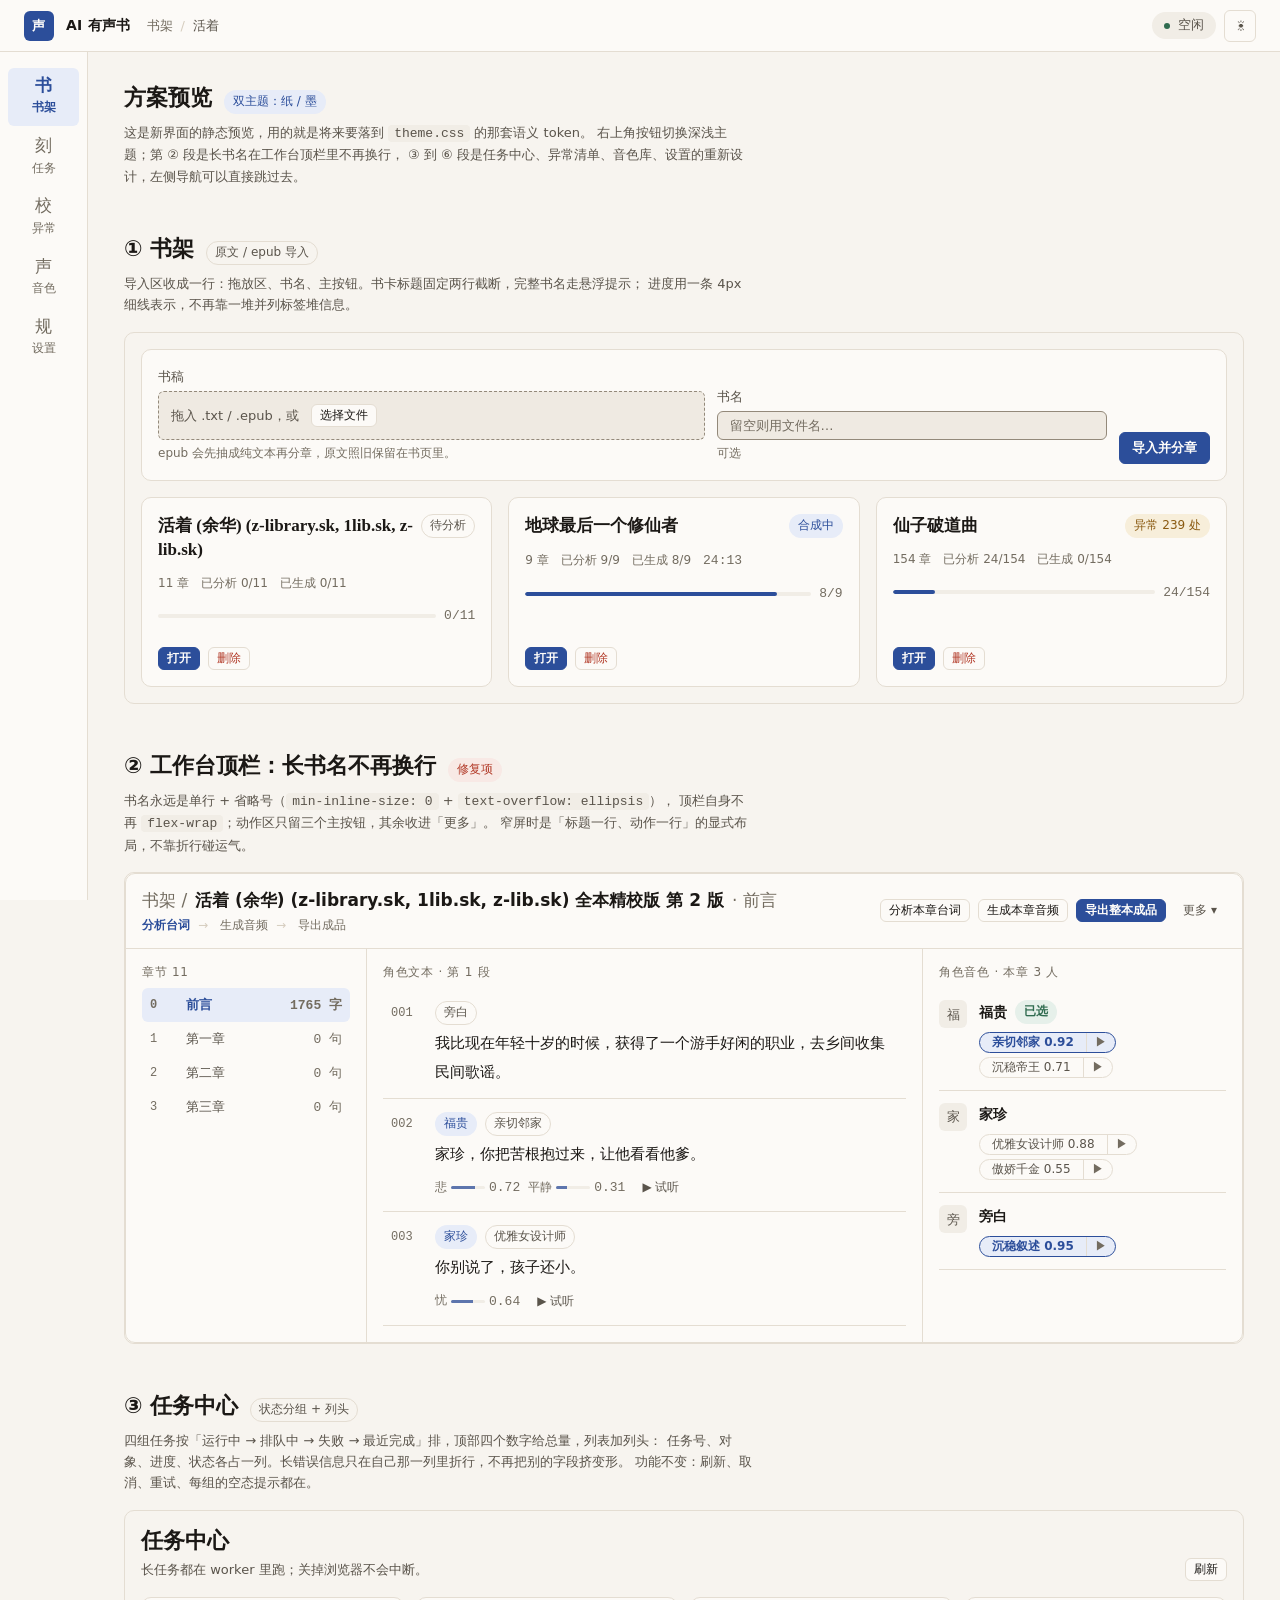
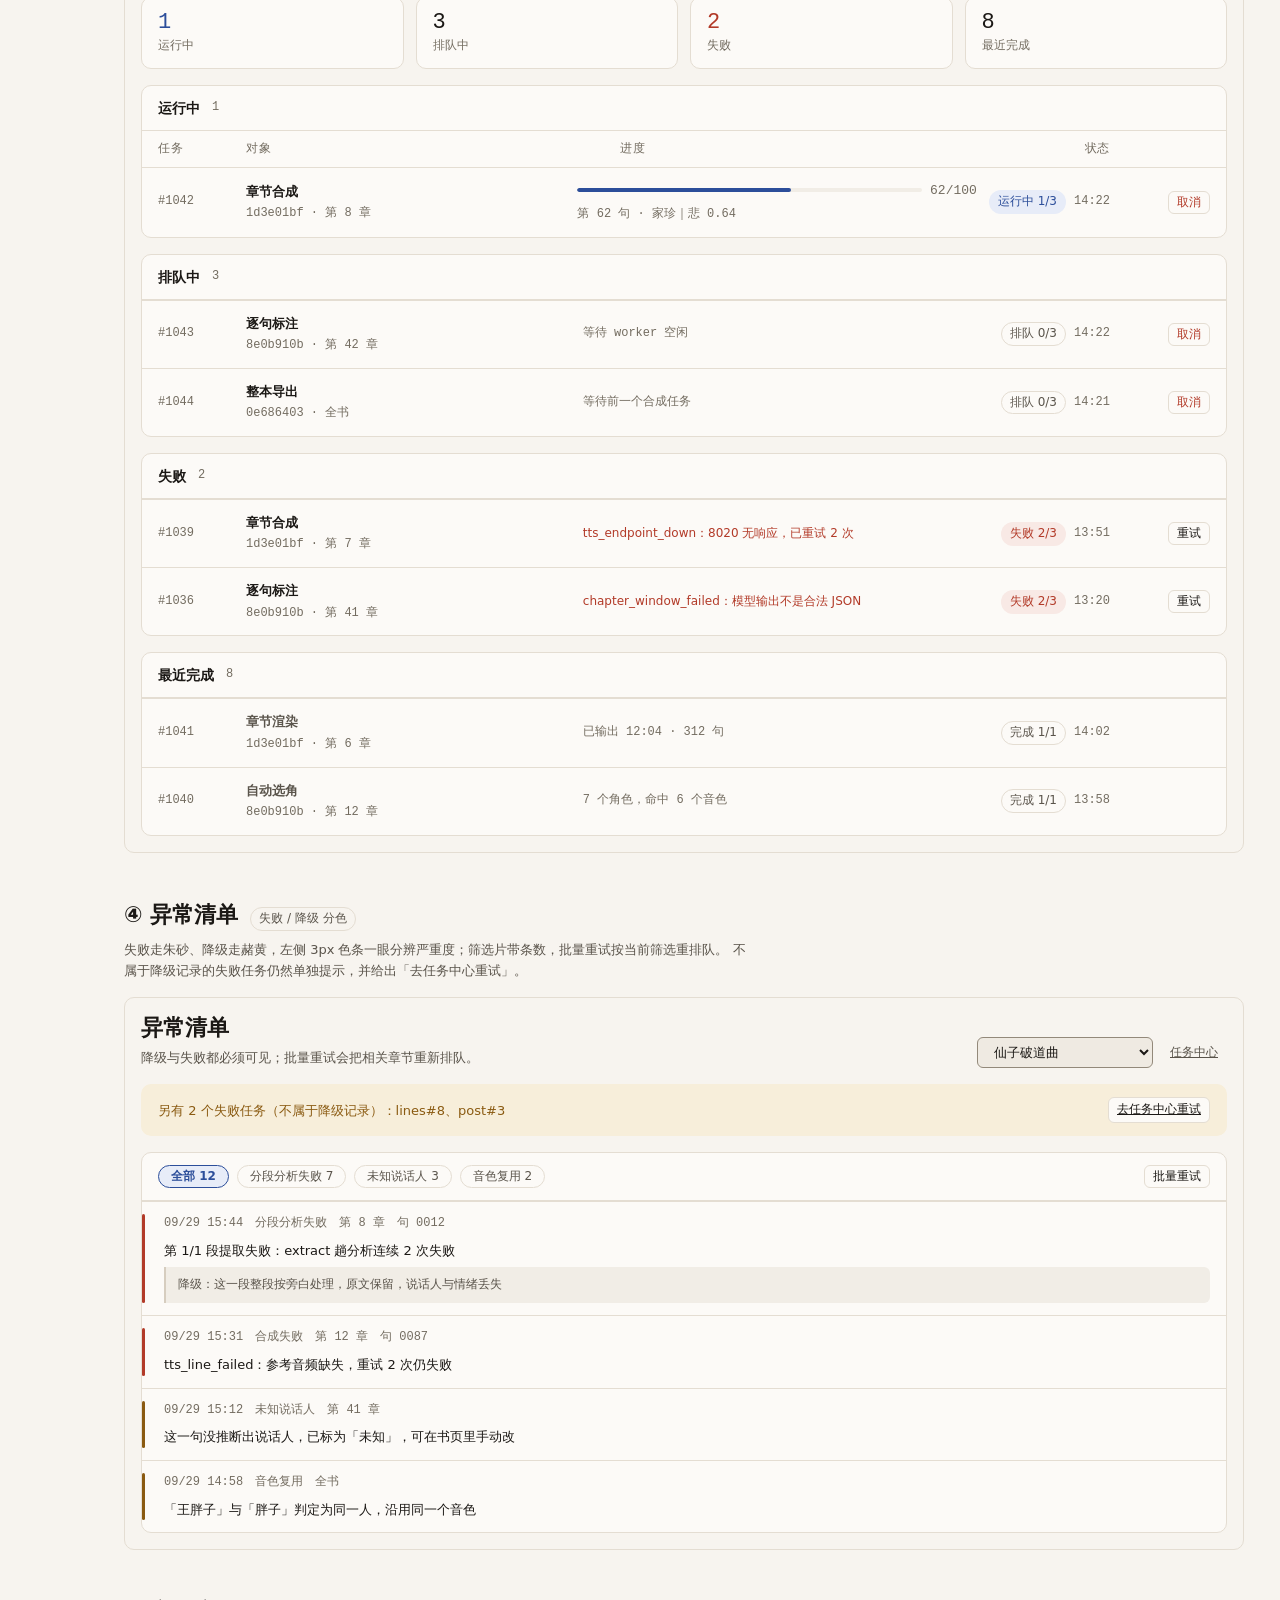
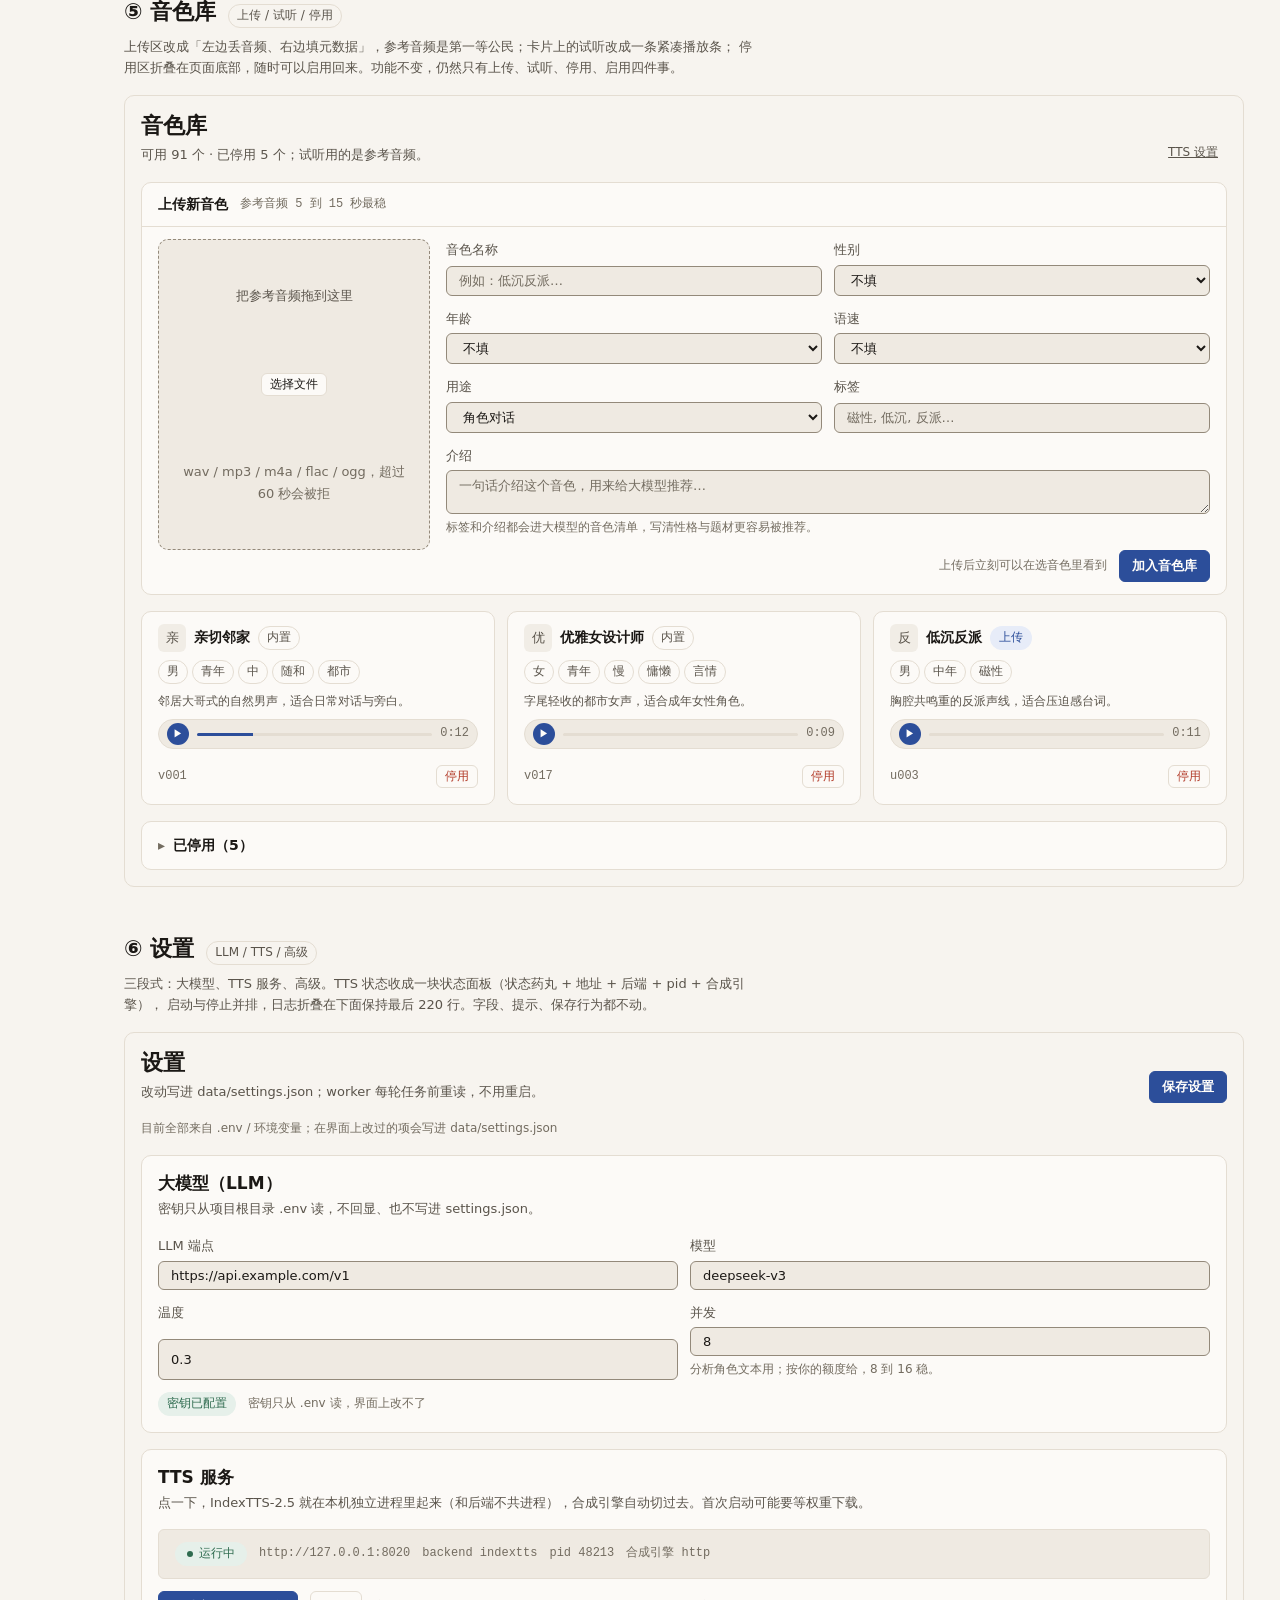
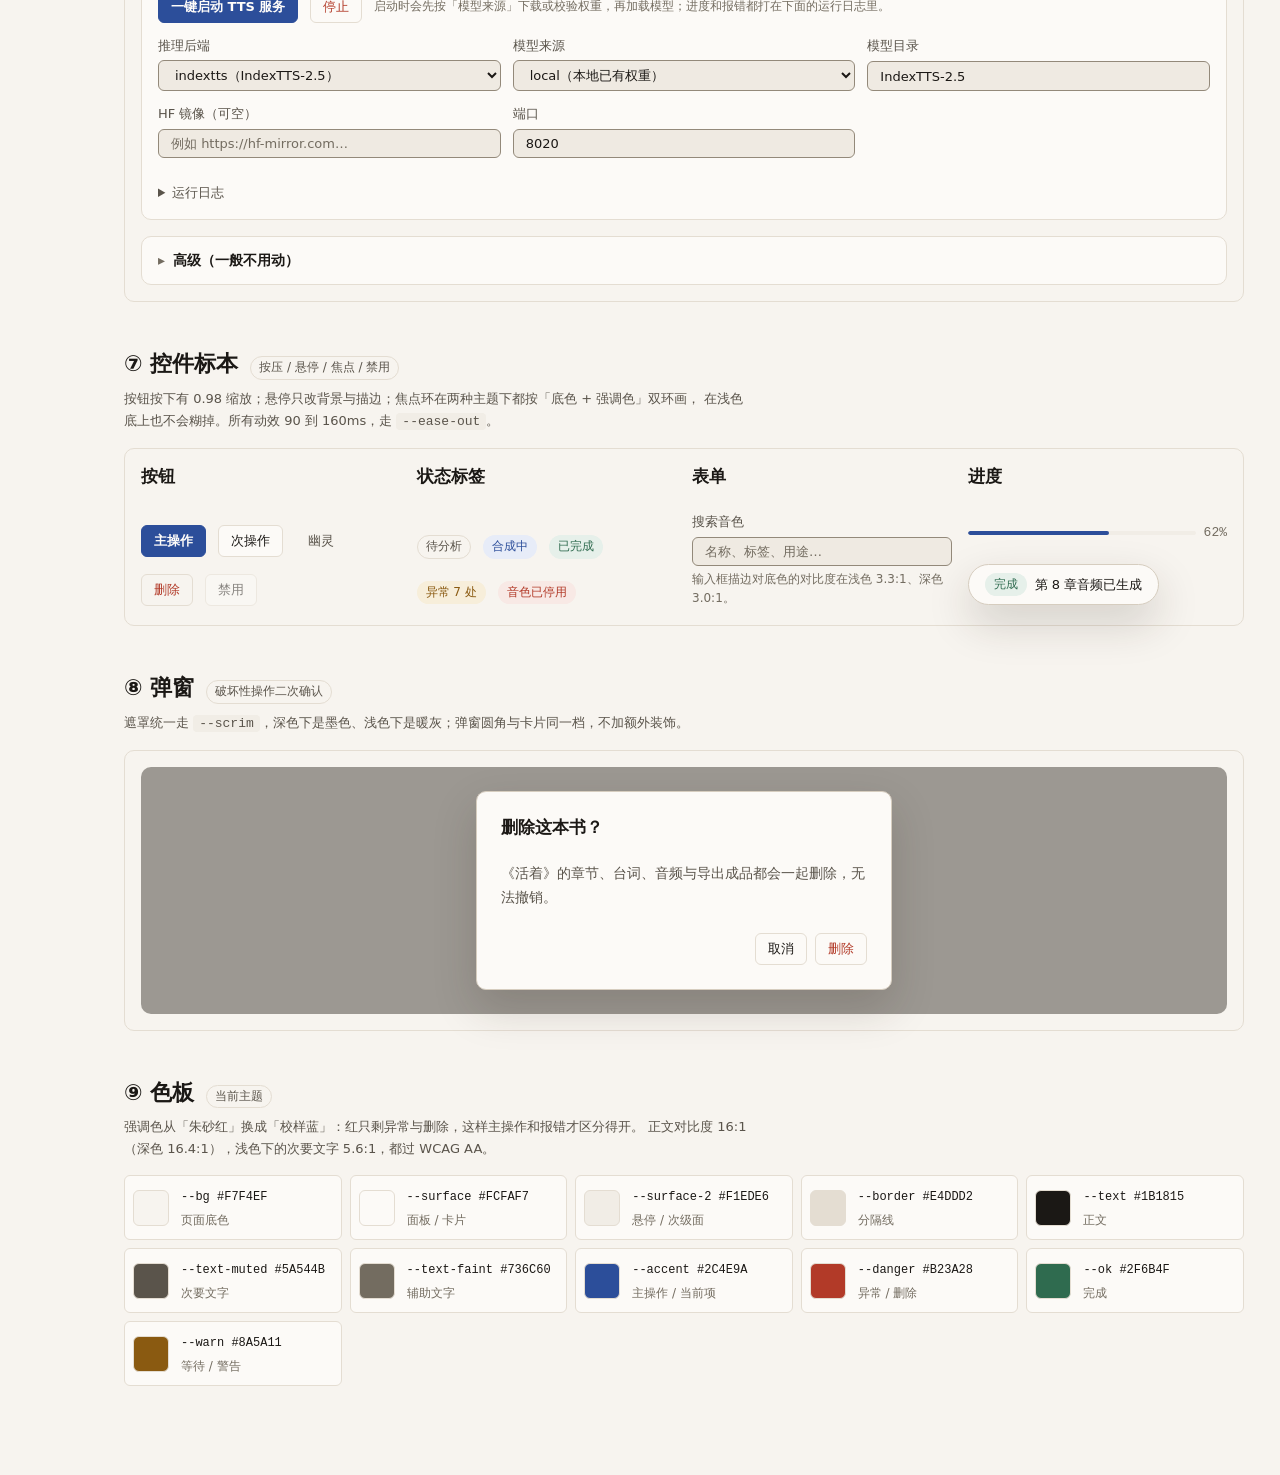
==== docs/design-preview.html @ 04d00305 "docs: 纸与墨双主题界面设计方案与可交互预览 方向 A（纸与墨）+ 主操作校样蓝 / 异常朱砂 + 首访跟随系统； 预览页覆盖书架、工作台、任务、异常、音色库、设置六个界面与两套主题。  Co-a" ====
<!doctype html>
<html lang="zh-CN" data-theme="dark">
<head>
  <meta charset="utf-8">
  <meta name="viewport" content="width=device-width, initial-scale=1">
  <meta name="color-scheme" content="light dark">
  <title>AI 有声书 · 新界面方案预览</title>
  <script>
    // 先落主题再上色，避免刷新时闪白/闪黑
    (function () {
      try {
        var saved = localStorage.getItem("aiab-theme");
        var system = window.matchMedia("(prefers-color-scheme: light)").matches ? "light" : "dark";
        document.documentElement.dataset.theme = saved === "light" || saved === "dark" ? saved : system;
      } catch (error) {
        document.documentElement.dataset.theme = "dark";
      }
    })();
  </script>
  <style>
    /* ============================================================ 语义 token
       双主题只有一个来源：颜色全部走变量，组件里不写裸色值。
       深色 = 墨，浅色 = 纸；强调色 = 校样蓝（编辑部改稿的蓝铅笔，不参与印刷）；
       朱砂只留给「异常 / 破坏性操作」。 */
    :root {
      color-scheme: light;

      --bg: #f7f4ef;
      --surface: #fcfaf7;
      --surface-2: #f1ede6;
      --inset: #efeae2;
      --border: #e4ddd2;
      --border-strong: #d6cdbf;
      --border-input: #93897a;

      --text: #1b1815;
      --text-muted: #5a544b;
      --text-faint: #736c60;

      --accent: #2c4e9a;
      --accent-hover: #25417f;
      --accent-soft: #e7ecf8;
      --on-accent: #fffdfa;

      --danger: #b23a28;
      --danger-soft: #f8e9e5;
      --ok: #2f6b4f;
      --ok-soft: #e6f0ea;
      --warn: #8a5a11;
      --warn-soft: #f7eeda;

      --scrim: rgba(30, 24, 18, 0.42);
      --shadow-1: 0 1px 2px rgba(43, 33, 22, 0.07), 0 6px 16px rgba(43, 33, 22, 0.05);
      --shadow-2: 0 18px 44px rgba(43, 33, 22, 0.18);

      --font-sans: "Noto Sans SC", "Source Han Sans SC", "Microsoft YaHei", system-ui, sans-serif;
      --font-serif: "Noto Serif SC", "Source Han Serif SC", "Songti SC", "SimSun", serif;
      --font-mono: "Cascadia Mono", "JetBrains Mono", "Consolas", monospace;

      --text-xs: 0.75rem;
      --text-sm: 0.8125rem;
      --text-base: 0.875rem;
      --text-lg: 1.0625rem;
      --text-xl: 1.375rem;
      --text-2xl: 1.875rem;

      --space-1: 4px;
      --space-2: 8px;
      --space-3: 12px;
      --space-4: 16px;
      --space-5: 24px;
      --space-6: 32px;
      --space-7: 48px;

      --radius-sm: 6px;
      --radius: 10px;
      --radius-pill: 999px;

      --masthead-h: 52px;
      --ease-out: cubic-bezier(0.23, 1, 0.32, 1);
      --focus: 0 0 0 2px var(--bg), 0 0 0 4px var(--accent);
    }

    :root[data-theme="dark"] {
      color-scheme: dark;

      --bg: #12100e;
      --surface: #1a1714;
      --surface-2: #221e1a;
      --inset: #151311;
      --border: #2e2823;
      --border-strong: #3d362f;
      --border-input: #6b6255;

      --text: #f3eee6;
      --text-muted: #b4aca0;
      --text-faint: #8c8377;

      --accent: #93b4f5;
      --accent-hover: #a8c4fa;
      --accent-soft: #1c2436;
      --on-accent: #0f1420;

      --danger: #e4735c;
      --danger-soft: #2a1b17;
      --ok: #6fbf95;
      --ok-soft: #16241d;
      --warn: #e0a852;
      --warn-soft: #262013;

      --scrim: rgba(6, 5, 4, 0.6);
      --shadow-1: 0 1px 0 rgba(0, 0, 0, 0.45);
      --shadow-2: 0 20px 48px rgba(0, 0, 0, 0.55);
    }

    /* ============================================================ 基础 */
    * { box-sizing: border-box; }
    html, body { margin: 0; padding: 0; }
    body {
      background: var(--bg);
      color: var(--text);
      font-family: var(--font-sans);
      font-size: var(--text-base);
      line-height: 1.65;
      -webkit-font-smoothing: antialiased;
      transition: background-color 160ms var(--ease-out), color 160ms var(--ease-out);
    }
    h1, h2, h3, h4 { margin: 0 0 var(--space-3); line-height: 1.3; font-weight: 600; }
    h1 { font-family: var(--font-serif); font-size: var(--text-2xl); letter-spacing: 0.01em; }
    h2 { font-size: var(--text-xl); }
    h3 { font-size: var(--text-lg); }
    p { margin: 0 0 var(--space-3); }
    .mono, code { font-family: var(--font-mono); font-variant-numeric: tabular-nums; font-size: var(--text-sm); }
    .muted { color: var(--text-muted); }
    .faint { color: var(--text-faint); }
    :focus-visible { outline: none; box-shadow: var(--focus); border-radius: var(--radius-sm); }

    @media (prefers-reduced-motion: reduce) {
      * { transition-duration: 1ms !important; animation-duration: 1ms !important; }
    }

    /* ============================================================ 顶栏与导航 */
    .masthead {
      position: sticky;
      top: 0;
      z-index: 20;
      display: flex;
      align-items: center;
      gap: var(--space-4);
      block-size: var(--masthead-h);
      padding: 0 var(--space-5);
      background: var(--surface);
      border-block-end: 1px solid var(--border);
    }
    .brand { display: flex; align-items: center; gap: var(--space-3); min-inline-size: 0; }
    .brand__mark {
      display: grid;
      place-items: center;
      inline-size: 30px;
      block-size: 30px;
      border-radius: var(--radius-sm);
      background: var(--accent);
      color: var(--on-accent);
      font-size: var(--text-sm);
      font-weight: 600;
      letter-spacing: 0.02em;
      flex: none;
    }
    .brand__name { font-weight: 600; letter-spacing: 0.02em; white-space: nowrap; }
    .crumb {
      display: flex;
      align-items: center;
      gap: var(--space-2);
      min-inline-size: 0;
      color: var(--text-faint);
      font-size: var(--text-sm);
    }
    .crumb__sep { color: var(--border-strong); }
    .crumb__here { color: var(--text-muted); white-space: nowrap; }
    .masthead__tail { margin-inline-start: auto; display: flex; align-items: center; gap: var(--space-2); }
    .status {
      display: inline-flex;
      align-items: center;
      gap: var(--space-2);
      padding: 3px var(--space-3);
      border-radius: var(--radius-pill);
      background: var(--surface-2);
      color: var(--text-muted);
      font-size: var(--text-xs);
      white-space: nowrap;
    }
    .status__dot { inline-size: 6px; block-size: 6px; border-radius: 50%; background: var(--ok); }

    .icon-btn {
      display: grid;
      place-items: center;
      inline-size: 32px;
      block-size: 32px;
      border: 1px solid var(--border);
      border-radius: var(--radius-sm);
      background: var(--surface);
      color: var(--text-muted);
      cursor: pointer;
      font-size: var(--text-base);
      transition: background-color 140ms var(--ease-out), color 140ms var(--ease-out), border-color 140ms var(--ease-out);
    }
    .icon-btn:hover { background: var(--surface-2); color: var(--text); border-color: var(--border-strong); }
    .icon-btn:active { transform: scale(0.97); }

    .rail {
      position: fixed;
      inset-block: var(--masthead-h) 0;
      inset-inline-start: 0;
      inline-size: 88px;
      display: flex;
      flex-direction: column;
      gap: 2px;
      padding: var(--space-4) var(--space-2);
      background: var(--surface);
      border-inline-end: 1px solid var(--border);
    }
    .rail a {
      display: flex;
      flex-direction: column;
      align-items: center;
      gap: 2px;
      padding: var(--space-2) var(--space-1);
      border-radius: var(--radius-sm);
      color: var(--text-faint);
      text-decoration: none;
      font-size: var(--text-xs);
      transition: background-color 140ms var(--ease-out), color 140ms var(--ease-out);
    }
    .rail a:hover { background: var(--surface-2); color: var(--text); }
    .rail a[aria-current="page"] { background: var(--accent-soft); color: var(--accent); font-weight: 600; }
    .rail__mark { font-family: var(--font-serif); font-size: var(--text-lg); line-height: 1.2; }

    main { margin-inline-start: 88px; padding: var(--space-6) var(--space-5) var(--space-7); }
    .wrap { max-inline-size: 1120px; margin-inline: auto; }

    .spec { margin-block-end: var(--space-7); }
    .spec__head { display: flex; align-items: baseline; gap: var(--space-3); flex-wrap: wrap; margin-block-end: var(--space-2); }
    .spec__head h2 { margin: 0; }
    .spec__note { margin: 0 0 var(--space-4); max-inline-size: 76ch; color: var(--text-muted); font-size: var(--text-sm); }
    .spec__stage { padding: var(--space-4); background: var(--bg); border: 1px solid var(--border); border-radius: var(--radius); }
    .spec__stage--flush { padding: 0; overflow: hidden; }

    /* ============================================================ 控件 */
    .btn {
      display: inline-flex;
      align-items: center;
      gap: var(--space-2);
      padding: 6px var(--space-3);
      border: 1px solid var(--border);
      border-radius: var(--radius-sm);
      background: var(--surface);
      color: var(--text);
      font-family: var(--font-sans);
      font-size: var(--text-sm);
      white-space: nowrap;
      cursor: pointer;
      transition: background-color 140ms var(--ease-out), border-color 140ms var(--ease-out), color 140ms var(--ease-out), transform 90ms var(--ease-out);
    }
    .btn:hover { background: var(--surface-2); border-color: var(--border-strong); }
    .btn:active { transform: scale(0.98); }
    .btn[disabled] { opacity: 0.5; cursor: not-allowed; }
    .btn--primary { background: var(--accent); border-color: var(--accent); color: var(--on-accent); font-weight: 600; }
    .btn--primary:hover { background: var(--accent-hover); border-color: var(--accent-hover); }
    .btn--ghost { background: transparent; border-color: transparent; color: var(--text-muted); }
    .btn--ghost:hover { background: var(--surface-2); color: var(--text); }
    .btn--danger { background: transparent; border-color: var(--border); color: var(--danger); }
    .btn--danger:hover { background: var(--danger-soft); border-color: var(--danger); }
    .btn--sm { padding: 2px var(--space-2); font-size: var(--text-xs); }

    .tag {
      display: inline-flex;
      align-items: center;
      gap: 4px;
      padding: 1px var(--space-2);
      border: 1px solid var(--border);
      border-radius: var(--radius-pill);
      color: var(--text-muted);
      font-size: var(--text-xs);
      white-space: nowrap;
    }
    .tag--accent { border-color: transparent; background: var(--accent-soft); color: var(--accent); }
    .tag--ok { border-color: transparent; background: var(--ok-soft); color: var(--ok); }
    .tag--warn { border-color: transparent; background: var(--warn-soft); color: var(--warn); }
    .tag--danger { border-color: transparent; background: var(--danger-soft); color: var(--danger); }

    .field { display: grid; gap: var(--space-1); }
    .field > label { font-size: var(--text-sm); color: var(--text-muted); }
    .field__hint { margin: 0; font-size: var(--text-xs); color: var(--text-faint); }
    input[type="text"], input[type="search"], select, textarea {
      inline-size: 100%;
      padding: 6px var(--space-3);
      border: 1px solid var(--border-input);
      border-radius: var(--radius-sm);
      background: var(--inset);
      color: var(--text);
      font-family: var(--font-sans);
      font-size: var(--text-sm);
    }
    input::placeholder, textarea::placeholder { color: var(--text-faint); }

    .progress { display: flex; align-items: center; gap: var(--space-2); min-inline-size: 8rem; }
    .progress__track { position: relative; flex: 1; block-size: 4px; border-radius: var(--radius-pill); background: var(--surface-2); overflow: hidden; }
    .progress__fill { position: absolute; inset-block: 0; left: 0; border-radius: inherit; background: var(--accent); }

    /* ============================================================ 书架 */
    .import {
      display: grid;
      grid-template-columns: minmax(0, 1.4fr) minmax(0, 1fr) auto;
      gap: var(--space-3);
      align-items: end;
      padding: var(--space-4);
      background: var(--surface);
      border: 1px solid var(--border);
      border-radius: var(--radius);
    }
    .dropzone {
      display: flex;
      align-items: center;
      gap: var(--space-3);
      padding: var(--space-3);
      border: 1px dashed var(--border-input);
      border-radius: var(--radius-sm);
      background: var(--inset);
      color: var(--text-muted);
      font-size: var(--text-sm);
    }
    .book-grid { display: grid; gap: var(--space-4); grid-template-columns: repeat(auto-fill, minmax(min(100%, 20rem), 1fr)); margin-block-start: var(--space-4); }
    .book-card {
      display: flex;
      flex-direction: column;
      gap: var(--space-3);
      padding: var(--space-4);
      background: var(--surface);
      border: 1px solid var(--border);
      border-radius: var(--radius);
      transition: border-color 140ms var(--ease-out), box-shadow 140ms var(--ease-out), transform 140ms var(--ease-out);
    }
    .book-card:hover { border-color: var(--border-strong); box-shadow: var(--shadow-1); transform: translateY(-1px); }
    .book-card__top { display: flex; align-items: flex-start; gap: var(--space-2); }
    .book-card__title {
      flex: 1;
      min-inline-size: 0;
      margin: 0;
      font-family: var(--font-serif);
      font-size: var(--text-lg);
      line-height: 1.4;
      display: -webkit-box;
      -webkit-line-clamp: 2;
      -webkit-box-orient: vertical;
      overflow: hidden;
    }
    .book-card__meta { display: flex; align-items: center; gap: var(--space-3); flex-wrap: wrap; color: var(--text-faint); font-size: var(--text-xs); }
    .book-card__actions { display: flex; gap: var(--space-2); margin-block-start: auto; padding-block-start: var(--space-2); }

    /* ============================================================ 工作台顶栏（本次要修的地方） */
    .wb { background: var(--surface); border: 1px solid var(--border); border-radius: var(--radius); overflow: hidden; }
    .wb__bar {
      display: grid;
      grid-template-columns: minmax(0, 1fr) auto;
      align-items: center;
      gap: var(--space-4);
      padding: var(--space-3) var(--space-4);
      border-block-end: 1px solid var(--border);
    }
    .wb__id { min-inline-size: 0; display: grid; gap: 2px; }
    .wb__title {
      display: flex;
      align-items: baseline;
      gap: var(--space-2);
      min-inline-size: 0;
      font-size: var(--text-lg);
      font-weight: 600;
    }
    .wb__title > .wb__book {
      min-inline-size: 0;
      overflow: hidden;
      text-overflow: ellipsis;
      white-space: nowrap;   /* 关键：书名永不换行，超出就省略号 */
    }
    .wb__title > .wb__slash, .wb__title > .wb__chap { flex: none; color: var(--text-faint); font-weight: 400; }
    .wb__steps { display: flex; align-items: center; gap: var(--space-2); font-size: var(--text-xs); color: var(--text-faint); }
    .wb__step { display: inline-flex; align-items: center; gap: 4px; }
    .wb__step[data-state="current"] { color: var(--accent); font-weight: 600; }
    .wb__step + .wb__step::before { content: "→"; color: var(--border-strong); margin-inline-end: var(--space-2); }
    .wb__actions { display: flex; align-items: center; gap: var(--space-2); flex-wrap: nowrap; }
    .wb__body { display: grid; grid-template-columns: 15rem minmax(0, 1fr) 20rem; }
    .wb__col { padding: var(--space-4); }
    .wb__col + .wb__col { border-inline-start: 1px solid var(--border); }
    .wb__col h4 { margin: 0 0 var(--space-2); font-size: var(--text-xs); color: var(--text-faint); font-weight: 400; letter-spacing: 0.06em; }

    .chapter-item {
      display: grid;
      grid-template-columns: 1.75rem minmax(0, 1fr) auto;
      align-items: center;
      gap: var(--space-2);
      inline-size: 100%;
      padding: var(--space-2);
      border: 0;
      border-radius: var(--radius-sm);
      background: transparent;
      color: var(--text-muted);
      font-family: var(--font-sans);
      font-size: var(--text-sm);
      text-align: start;
      cursor: pointer;
    }
    .chapter-item:hover { background: var(--surface-2); color: var(--text); }
    .chapter-item[aria-current="true"] { background: var(--accent-soft); color: var(--accent); font-weight: 600; }
    .chapter-item__no { font-family: var(--font-mono); font-size: var(--text-xs); color: var(--text-faint); }

    .line {
      display: grid;
      grid-template-columns: 2rem minmax(0, 1fr);
      gap: var(--space-3);
      padding: var(--space-3) var(--space-2);
      border-block-end: 1px solid var(--border);
    }
    .line:hover { background: var(--surface-2); }
    .line__seq { font-family: var(--font-mono); font-size: var(--text-xs); color: var(--text-faint); padding-block-start: 4px; }
    .line__who { display: inline-flex; align-items: center; gap: var(--space-2); margin-block-end: var(--space-1); }
    .line__role { font-size: var(--text-xs); color: var(--text-muted); }
    .line__role--narration { color: var(--text-faint); }
    .line__text { margin: 0; font-family: var(--font-serif); font-size: 0.9375rem; line-height: 1.9; }
    .line__tools { display: flex; align-items: center; gap: var(--space-2); margin-block-start: var(--space-2); }
    .emo { display: inline-flex; align-items: center; gap: 4px; font-size: var(--text-xs); color: var(--text-faint); }
    .emo__bar { inline-size: 34px; block-size: 3px; border-radius: var(--radius-pill); background: var(--surface-2); position: relative; overflow: hidden; }
    .emo__bar > span { position: absolute; inset-block: 0; left: 0; background: var(--accent); opacity: 0.75; }

    .cast-row {
      display: grid;
      grid-template-columns: 28px minmax(0, 1fr);
      gap: var(--space-3);
      padding: var(--space-3) 0;
      border-block-end: 1px solid var(--border);
    }
    .cast-row__avatar {
      display: grid;
      place-items: center;
      inline-size: 28px;
      block-size: 28px;
      border-radius: var(--radius-sm);
      background: var(--surface-2);
      color: var(--text-muted);
      font-family: var(--font-serif);
      font-size: var(--text-sm);
    }
    .cast-row__name { display: flex; align-items: center; gap: var(--space-2); font-weight: 600; }
    .cast-row__recs { display: flex; flex-wrap: wrap; gap: var(--space-1); margin-block-start: var(--space-2); }
    .rec {
      display: inline-flex;
      align-items: stretch;
      border: 1px solid var(--border);
      border-radius: var(--radius-pill);
      overflow: hidden;
      background: var(--surface);
    }
    .rec[data-picked="true"] { border-color: var(--accent); background: var(--accent-soft); }
    .rec__pick {
      border: 0;
      background: transparent;
      color: var(--text-muted);
      font-family: var(--font-sans);
      font-size: var(--text-xs);
      padding: 1px var(--space-3);
      cursor: pointer;
    }
    .rec[data-picked="true"] .rec__pick { color: var(--accent); font-weight: 600; }
    .rec__play {
      border: 0;
      border-inline-start: 1px solid var(--border);
      background: transparent;
      color: var(--text-faint);
      font-size: var(--text-xs);
      padding: 0 var(--space-2);
      cursor: pointer;
      transition: color 140ms var(--ease-out), background-color 140ms var(--ease-out);
    }
    .rec__play:hover { background: var(--surface-2); color: var(--accent); }
    .rec__play[disabled] { opacity: 0.45; cursor: not-allowed; }

    /* ============================================================ 通用页面骨架 */
    .page-head { display: flex; align-items: flex-end; justify-content: space-between; gap: var(--space-4); flex-wrap: wrap; margin-block-end: var(--space-4); }
    .page-head h3 { margin: 0; font-size: var(--text-xl); }
    .page-head p { margin: var(--space-1) 0 0; color: var(--text-muted); font-size: var(--text-sm); }
    .page-head__actions { display: flex; align-items: center; gap: var(--space-2); }

    .stat-row { display: grid; gap: var(--space-3); grid-template-columns: repeat(auto-fit, minmax(min(100%, 8.5rem), 1fr)); margin-block-end: var(--space-4); }
    .stat { padding: var(--space-3) var(--space-4); background: var(--surface); border: 1px solid var(--border); border-radius: var(--radius); }
    .stat__num { font-family: var(--font-mono); font-size: var(--text-xl); font-variant-numeric: tabular-nums; line-height: 1.2; }
    .stat__label { font-size: var(--text-xs); color: var(--text-faint); }
    .stat[data-tone="accent"] .stat__num { color: var(--accent); }
    .stat[data-tone="danger"] .stat__num { color: var(--danger); }

    .panel { background: var(--surface); border: 1px solid var(--border); border-radius: var(--radius); }
    .panel + .panel { margin-block-start: var(--space-4); }
    .panel__bar { display: flex; align-items: center; gap: var(--space-3); flex-wrap: wrap; padding: var(--space-3) var(--space-4); border-block-end: 1px solid var(--border); }
    .panel__bar h4 { margin: 0; font-size: var(--text-base); }
    .panel__bar .count { font-family: var(--font-mono); font-size: var(--text-xs); color: var(--text-faint); }
    .panel__bar .spacer { margin-inline-start: auto; }
    .panel__body { padding: var(--space-3) var(--space-4); }
    .panel > summary { display: flex; align-items: center; gap: var(--space-2); padding: var(--space-3) var(--space-4); cursor: pointer; list-style: none; font-size: var(--text-base); font-weight: 600; }
    .panel > summary::-webkit-details-marker { display: none; }
    .panel > summary::before { content: "▸"; color: var(--text-faint); }
    .panel[open] > summary::before { content: "▾"; }

    /* ============================================================ 任务中心 */
    .list-head,
    .job-row { display: grid; gap: var(--space-3); align-items: center; grid-template-columns: 4.75rem minmax(0, 1fr) minmax(0, 1.25fr) auto 5.5rem; }
    .list-head { padding: var(--space-2) var(--space-4); font-size: var(--text-xs); color: var(--text-faint); letter-spacing: 0.06em; }
    .job-row { padding: var(--space-3) var(--space-4); border-block-start: 1px solid var(--border); font-size: var(--text-sm); }
    .job-row:first-of-type { border-block-start: 0; }
    .job-row__id { font-family: var(--font-mono); font-size: var(--text-xs); color: var(--text-faint); }
    .job-row__what { display: grid; gap: 2px; min-inline-size: 0; }
    .job-row__kind { font-weight: 600; }
    .job-row__meta { font-family: var(--font-mono); font-size: var(--text-xs); color: var(--text-faint); }
    .job-row__state { display: grid; gap: 4px; min-inline-size: 0; }
    .job-row__status { display: flex; align-items: center; gap: var(--space-2); }
    .job-row__act { display: flex; justify-content: flex-end; }
    .job-row[data-status="failed"] .job-row__msg { color: var(--danger); font-size: var(--text-xs); }
    .job-row[data-status="done"] { color: var(--text-muted); }

    /* ============================================================ 异常清单 */
    .banner { display: flex; align-items: center; gap: var(--space-3); flex-wrap: wrap; padding: var(--space-3) var(--space-4); margin-block-end: var(--space-4); border: 1px solid transparent; border-radius: var(--radius); background: var(--warn-soft); color: var(--warn); font-size: var(--text-sm); }
    .banner .spacer { margin-inline-start: auto; }
    .chips-bar { display: flex; gap: var(--space-2); flex-wrap: wrap; }
    .chip { padding: 2px var(--space-3); border: 1px solid var(--border); border-radius: var(--radius-pill); background: var(--surface); color: var(--text-muted); font-family: var(--font-sans); font-size: var(--text-xs); cursor: pointer; transition: background-color 140ms var(--ease-out), border-color 140ms var(--ease-out), color 140ms var(--ease-out); }
    .chip:hover { border-color: var(--border-strong); color: var(--text); }
    .chip[aria-pressed="true"] { border-color: var(--accent); background: var(--accent-soft); color: var(--accent); font-weight: 600; }
    .issue-row { position: relative; display: grid; gap: 6px; padding: var(--space-3) var(--space-4) var(--space-3) calc(var(--space-4) + 6px); border-block-start: 1px solid var(--border); }
    .issue-row:first-of-type { border-block-start: 0; }
    .issue-row::before { content: ""; position: absolute; inset-block: var(--space-3); inset-inline-start: 0; inline-size: 3px; border-radius: var(--radius-pill); background: var(--warn); }
    .issue-row[data-severity="fail"]::before { background: var(--danger); }
    .issue-row__head { display: flex; align-items: center; gap: var(--space-3); flex-wrap: wrap; font-family: var(--font-mono); font-size: var(--text-xs); color: var(--text-faint); }
    .issue-row__reason { margin: 0; font-size: var(--text-sm); }
    .issue-row__fallback { margin: 0; padding: var(--space-2) var(--space-3); border-inline-start: 2px solid var(--border-strong); border-radius: 0 var(--radius-sm) var(--radius-sm) 0; background: var(--surface-2); color: var(--text-muted); font-size: var(--text-xs); }
    select.inline { inline-size: auto; min-inline-size: 11rem; }

    /* ============================================================ 音色库 */
    .upload { display: grid; gap: var(--space-4); grid-template-columns: 17rem minmax(0, 1fr); }
    .dropzone--audio { display: grid; place-items: center; gap: var(--space-2); min-block-size: 10rem; padding: var(--space-4); text-align: center; border: 1px dashed var(--border-input); border-radius: var(--radius); background: var(--inset); color: var(--text-muted); font-size: var(--text-sm); }
    .field-grid { display: grid; gap: 0 var(--space-3); grid-template-columns: repeat(2, minmax(0, 1fr)); }
    .field-grid .field { margin-block-end: var(--space-3); }
    .field--wide { grid-column: 1 / -1; }
    .voice-grid { display: grid; gap: var(--space-3); grid-template-columns: repeat(auto-fill, minmax(min(100%, 17rem), 1fr)); }
    .voice-card { display: flex; flex-direction: column; gap: var(--space-2); padding: var(--space-3) var(--space-4) var(--space-4); background: var(--surface); border: 1px solid var(--border); border-radius: var(--radius); }
    .voice-card__head { display: flex; align-items: center; gap: var(--space-2); }
    .voice-card__name { font-family: var(--font-serif); font-size: var(--text-base); font-weight: 600; }
    .voice-card__tags { display: flex; gap: var(--space-1); flex-wrap: wrap; }
    .voice-card__desc { margin: 0; color: var(--text-muted); font-size: var(--text-xs); line-height: 1.6; }
    .voice-card__foot { display: flex; align-items: center; gap: var(--space-2); margin-block-start: auto; padding-block-start: var(--space-2); }
    .voice-card__id { font-family: var(--font-mono); font-size: var(--text-xs); color: var(--text-faint); }
    .player { display: flex; align-items: center; gap: var(--space-2); padding: 3px var(--space-2); background: var(--inset); border: 1px solid var(--border); border-radius: var(--radius-pill); }
    .player__btn { display: grid; place-items: center; inline-size: 22px; block-size: 22px; border: 0; border-radius: 50%; background: var(--accent); color: var(--on-accent); font-size: 10px; cursor: pointer; }
    .player__track { position: relative; flex: 1; block-size: 3px; border-radius: var(--radius-pill); background: var(--border); overflow: hidden; }
    .player__fill { position: absolute; inset-block: 0; left: 0; background: var(--accent); }
    .player__time { font-family: var(--font-mono); font-size: var(--text-xs); color: var(--text-faint); }
    .disabled-row { display: grid; grid-template-columns: 24px minmax(0, 1fr) auto auto; align-items: center; gap: var(--space-3); padding: var(--space-2) var(--space-4); border-block-start: 1px solid var(--border); font-size: var(--text-sm); }
    .disabled-row:first-of-type { border-block-start: 0; }

    /* ============================================================ 设置 */
    .settings-grid { display: grid; gap: var(--space-4); }
    .setting-section { padding: var(--space-4); background: var(--surface); border: 1px solid var(--border); border-radius: var(--radius); }
    .setting-section > h3 { margin: 0 0 var(--space-1); font-size: var(--text-lg); }
    .setting-section__note { margin: 0 0 var(--space-4); color: var(--text-muted); font-size: var(--text-sm); }
    .field-grid--3 { grid-template-columns: repeat(3, minmax(0, 1fr)); }
    .status-panel { display: flex; align-items: center; gap: var(--space-3); flex-wrap: wrap; padding: var(--space-3) var(--space-4); background: var(--inset); border: 1px solid var(--border); border-radius: var(--radius-sm); }
    .status-panel__meta { font-family: var(--font-mono); font-size: var(--text-xs); color: var(--text-faint); }
    .pill { display: inline-flex; align-items: center; gap: 6px; padding: 2px var(--space-3); border-radius: var(--radius-pill); font-size: var(--text-xs); }
    .pill--ok { background: var(--ok-soft); color: var(--ok); }
    .pill--idle { background: var(--surface-2); color: var(--text-muted); }
    .pill--warn { background: var(--warn-soft); color: var(--warn); }
    .pill__dot { inline-size: 6px; block-size: 6px; border-radius: 50%; background: currentColor; }
    .log { margin: 0; padding: var(--space-3); max-block-size: 11rem; overflow: auto; background: var(--inset); border: 1px solid var(--border); border-radius: var(--radius-sm); font-family: var(--font-mono); font-size: var(--text-xs); line-height: 1.75; color: var(--text-muted); white-space: pre-wrap; }
    .log-details > summary { padding: var(--space-3) 0 0; cursor: pointer; color: var(--text-muted); font-size: var(--text-sm); }
    .log-details[open] > summary { margin-block-end: var(--space-2); }

    @media (max-width: 900px) {
      .upload { grid-template-columns: minmax(0, 1fr); }
      .list-head { display: none; }
      .job-row { grid-template-columns: minmax(0, 1fr) auto; }
      .job-row__id,
      .job-row__state { grid-column: 1 / -1; }
      .field-grid,
      .field-grid--3 { grid-template-columns: minmax(0, 1fr); }
    }

    /* ============================================================ 标本与色板 */
    .row { display: flex; align-items: center; gap: var(--space-3); flex-wrap: wrap; }
    .stack { display: grid; gap: var(--space-3); }
    .spec__grid { display: grid; gap: var(--space-4); grid-template-columns: repeat(auto-fit, minmax(min(100%, 15rem), 1fr)); }
    .swatches { display: grid; gap: var(--space-2); grid-template-columns: repeat(auto-fit, minmax(min(100%, 13rem), 1fr)); }
    .swatch { display: flex; align-items: center; gap: var(--space-3); padding: var(--space-2); border: 1px solid var(--border); border-radius: var(--radius-sm); background: var(--surface); }
    .swatch__chip { inline-size: 36px; block-size: 36px; border-radius: var(--radius-sm); border: 1px solid var(--border); flex: none; }
    .swatch__name { font-family: var(--font-mono); font-size: var(--text-xs); }
    .swatch__use { font-size: var(--text-xs); color: var(--text-faint); }

    .modal-demo { display: grid; place-items: center; padding: var(--space-5); background: var(--scrim); border-radius: var(--radius); }
    .modal {
      inline-size: min(26rem, 100%);
      display: grid;
      gap: var(--space-3);
      padding: var(--space-5);
      background: var(--surface);
      border: 1px solid var(--border-strong);
      border-radius: var(--radius);
      box-shadow: var(--shadow-2);
    }
    .modal__actions { display: flex; justify-content: flex-end; gap: var(--space-2); }
    .toast {
      display: inline-flex;
      align-items: center;
      gap: var(--space-2);
      padding: var(--space-2) var(--space-4);
      background: var(--surface);
      border: 1px solid var(--border-strong);
      border-radius: var(--radius-pill);
      box-shadow: var(--shadow-2);
      font-size: var(--text-sm);
    }

    code {
      padding: 1px 6px;
      border-radius: 4px;
      background: var(--surface-2);
      color: var(--text-muted);
    }

    @media (max-width: 1000px) {
      .wb__body { grid-template-columns: minmax(0, 1fr); }
      .wb__col + .wb__col { border-inline-start: 0; border-block-start: 1px solid var(--border); }
      .import { grid-template-columns: minmax(0, 1fr); }
    }
    @media (max-width: 760px) {
      .rail { display: none; }
      main { margin-inline-start: 0; }
      .wb__bar { grid-template-columns: minmax(0, 1fr); }
      .wb__actions { flex-wrap: wrap; }
      .wb__steps { display: none; }
    }
  </style>
</head>
<body>
  <header class="masthead">
    <div class="brand">
      <span class="brand__mark" aria-hidden="true">声</span>
      <span class="brand__name">AI 有声书</span>
    </div>
    <nav class="crumb" aria-label="面包屑">
      <span>书架</span>
      <span class="crumb__sep">/</span>
      <span class="crumb__here">活着</span>
    </nav>
    <div class="masthead__tail">
      <span class="status"><span class="status__dot" aria-hidden="true"></span><span class="mono">空闲</span></span>
      <button class="icon-btn" id="theme-toggle" type="button" aria-label="切换浅色主题" title="切换浅色主题">☾</button>
    </div>
  </header>

  <nav class="rail" aria-label="主导航">
    <a href="#shelf" aria-current="page"><span class="rail__mark">书</span><span>书架</span></a>
    <a href="#jobs"><span class="rail__mark">刻</span><span>任务</span></a>
    <a href="#issues"><span class="rail__mark">校</span><span>异常</span></a>
    <a href="#voices"><span class="rail__mark">声</span><span>音色</span></a>
    <a href="#settings"><span class="rail__mark">规</span><span>设置</span></a>
  </nav>

  <main>
    <div class="wrap">
      <section class="spec" id="top">
        <div class="spec__head">
          <h2>方案预览</h2>
          <span class="tag tag--accent">双主题：纸 / 墨</span>
        </div>
        <p class="spec__note">
          这是新界面的静态预览，用的就是将来要落到 <code>theme.css</code> 的那套语义 token。
          右上角按钮切换深浅主题；第 ② 段是长书名在工作台顶栏里不再换行，
          ③ 到 ⑥ 段是任务中心、异常清单、音色库、设置的重新设计，左侧导航可以直接跳过去。
        </p>
      </section>

      <section class="spec" id="shelf">
        <div class="spec__head">
          <h2>① 书架</h2>
          <span class="tag">原文 / epub 导入</span>
        </div>
        <p class="spec__note">
          导入区收成一行：拖放区、书名、主按钮。书卡标题固定两行截断，完整书名走悬浮提示；
          进度用一条 4px 细线表示，不再靠一堆并列标签堆信息。
        </p>
        <div class="spec__stage">
          <div class="import">
            <div class="field">
              <label for="demo-file">书稿</label>
              <div class="dropzone" id="demo-file">拖入 .txt / .epub，或<button class="btn btn--sm" type="button">选择文件</button></div>
              <p class="field__hint">epub 会先抽成纯文本再分章，原文照旧保留在书页里。</p>
            </div>
            <div class="field">
              <label for="demo-title">书名</label>
              <input id="demo-title" type="text" placeholder="留空则用文件名…">
              <p class="field__hint">可选</p>
            </div>
            <button class="btn btn--primary" type="button">导入并分章</button>
          </div>

          <div class="book-grid">
            <article class="book-card">
              <div class="book-card__top">
                <h3 class="book-card__title" title="活着 (余华) (z-library.sk, 1lib.sk, z-lib.sk)">活着 (余华) (z-library.sk, 1lib.sk, z-lib.sk)</h3>
                <span class="tag">待分析</span>
              </div>
              <div class="book-card__meta"><span>11 章</span><span>已分析 0/11</span><span>已生成 0/11</span></div>
              <span class="progress" aria-label="进度 0/11"><span class="progress__track"><span class="progress__fill" style="width:0%"></span></span><span class="mono faint">0/11</span></span>
              <div class="book-card__actions">
                <button class="btn btn--sm btn--primary" type="button">打开</button>
                <button class="btn btn--sm btn--danger" type="button">删除</button>
              </div>
            </article>

            <article class="book-card">
              <div class="book-card__top">
                <h3 class="book-card__title" title="地球最后一个修仙者">地球最后一个修仙者</h3>
                <span class="tag tag--accent">合成中</span>
              </div>
              <div class="book-card__meta"><span>9 章</span><span>已分析 9/9</span><span>已生成 8/9</span><span class="mono">24:13</span></div>
              <span class="progress" aria-label="进度 8/9"><span class="progress__track"><span class="progress__fill" style="width:88%"></span></span><span class="mono faint">8/9</span></span>
              <div class="book-card__actions">
                <button class="btn btn--sm btn--primary" type="button">打开</button>
                <button class="btn btn--sm btn--danger" type="button">删除</button>
              </div>
            </article>

            <article class="book-card">
              <div class="book-card__top">
                <h3 class="book-card__title" title="仙子破道曲">仙子破道曲</h3>
                <span class="tag tag--warn">异常 239 处</span>
              </div>
              <div class="book-card__meta"><span>154 章</span><span>已分析 24/154</span><span>已生成 0/154</span></div>
              <span class="progress" aria-label="进度 24/154"><span class="progress__track"><span class="progress__fill" style="width:16%"></span></span><span class="mono faint">24/154</span></span>
              <div class="book-card__actions">
                <button class="btn btn--sm btn--primary" type="button">打开</button>
                <button class="btn btn--sm btn--danger" type="button">删除</button>
              </div>
            </article>
          </div>
        </div>
      </section>

      <section class="spec" id="workbench">
        <div class="spec__head">
          <h2>② 工作台顶栏：长书名不再换行</h2>
          <span class="tag tag--danger">修复项</span>
        </div>
        <p class="spec__note">
          书名永远是单行 + 省略号（<code>min-inline-size: 0</code> + <code>text-overflow: ellipsis</code>），
          顶栏自身不再 <code>flex-wrap</code>；动作区只留三个主按钮，其余收进「更多」。
          窄屏时是「标题一行、动作一行」的显式布局，不靠折行碰运气。
        </p>
        <div class="spec__stage spec__stage--flush">
          <div class="wb">
            <div class="wb__bar">
              <div class="wb__id">
                <div class="wb__title">
                  <span class="wb__slash">书架 /</span>
                  <span class="wb__book" title="活着 (余华) (z-library.sk, 1lib.sk, z-lib.sk) 全本精校版 第 2 版">活着 (余华) (z-library.sk, 1lib.sk, z-lib.sk) 全本精校版 第 2 版</span>
                  <span class="wb__chap">· 前言</span>
                </div>
                <div class="wb__steps">
                  <span class="wb__step" data-state="current">分析台词</span>
                  <span class="wb__step">生成音频</span>
                  <span class="wb__step">导出成品</span>
                </div>
              </div>
              <div class="wb__actions">
                <button class="btn btn--sm" type="button" title="用大模型把本章拆成旁白与台词，并标注情绪">分析本章台词</button>
                <button class="btn btn--sm" type="button" title="逐句合成本章音频，随后自动拼接">生成本章音频</button>
                <button class="btn btn--sm btn--primary" type="button" title="合成整本并导出 wav / srt / mkv">导出整本成品</button>
                <button class="btn btn--sm btn--ghost" type="button" aria-haspopup="menu" title="更多操作">更多 ▾</button>
              </div>
            </div>
            <div class="wb__body">
              <div class="wb__col">
                <h4>章节 11</h4>
                <button class="chapter-item" type="button" aria-current="true"><span class="chapter-item__no">0</span><span>前言</span><span class="mono faint">1765 字</span></button>
                <button class="chapter-item" type="button"><span class="chapter-item__no">1</span><span>第一章</span><span class="mono faint">0 句</span></button>
                <button class="chapter-item" type="button"><span class="chapter-item__no">2</span><span>第二章</span><span class="mono faint">0 句</span></button>
                <button class="chapter-item" type="button"><span class="chapter-item__no">3</span><span>第三章</span><span class="mono faint">0 句</span></button>
              </div>
              <div class="wb__col">
                <h4>角色文本 · 第 1 段</h4>
                <div class="line">
                  <span class="line__seq">001</span>
                  <div>
                    <span class="line__who"><span class="tag">旁白</span></span>
                    <p class="line__text">我比现在年轻十岁的时候，获得了一个游手好闲的职业，去乡间收集民间歌谣。</p>
                  </div>
                </div>
                <div class="line">
                  <span class="line__seq">002</span>
                  <div>
                    <span class="line__who"><span class="tag tag--accent">福贵</span><span class="tag">亲切邻家</span></span>
                    <p class="line__text">家珍，你把苦根抱过来，让他看看他爹。</p>
                    <div class="line__tools">
                      <span class="emo">悲 <span class="emo__bar"><span style="width:72%"></span></span><span class="mono">0.72</span></span>
                      <span class="emo">平静 <span class="emo__bar"><span style="width:31%"></span></span><span class="mono">0.31</span></span>
                      <button class="btn btn--sm btn--ghost" type="button" title="试听这一句">▶ 试听</button>
                    </div>
                  </div>
                </div>
                <div class="line">
                  <span class="line__seq">003</span>
                  <div>
                    <span class="line__who"><span class="tag tag--accent">家珍</span><span class="tag">优雅女设计师</span></span>
                    <p class="line__text">你别说了，孩子还小。</p>
                    <div class="line__tools">
                      <span class="emo">忧 <span class="emo__bar"><span style="width:64%"></span></span><span class="mono">0.64</span></span>
                      <button class="btn btn--sm btn--ghost" type="button" title="试听这一句">▶ 试听</button>
                    </div>
                  </div>
                </div>
              </div>
              <div class="wb__col">
                <h4>角色音色 · 本章 3 人</h4>
                <div class="cast-row">
                  <span class="cast-row__avatar" aria-hidden="true">福</span>
                  <div>
                    <div class="cast-row__name">福贵 <span class="tag tag--ok">已选</span></div>
                    <div class="cast-row__recs">
                      <span class="rec" data-picked="true">
                        <button class="rec__pick" type="button">亲切邻家 0.92</button>
                        <button class="rec__play" type="button" aria-label="试听音色 亲切邻家" title="试听">▶</button>
                      </span>
                      <span class="rec">
                        <button class="rec__pick" type="button">沉稳帝王 0.71</button>
                        <button class="rec__play" type="button" aria-label="试听音色 沉稳帝王" title="试听">▶</button>
                      </span>
                    </div>
                  </div>
                </div>
                <div class="cast-row">
                  <span class="cast-row__avatar" aria-hidden="true">家</span>
                  <div>
                    <div class="cast-row__name">家珍</div>
                    <div class="cast-row__recs">
                      <span class="rec">
                        <button class="rec__pick" type="button">优雅女设计师 0.88</button>
                        <button class="rec__play" type="button" aria-label="试听音色 优雅女设计师" title="试听">▶</button>
                      </span>
                      <span class="rec">
                        <button class="rec__pick" type="button">傲娇千金 0.55</button>
                        <button class="rec__play" type="button" aria-label="试听音色 傲娇千金" title="试听">▶</button>
                      </span>
                    </div>
                  </div>
                </div>
                <div class="cast-row">
                  <span class="cast-row__avatar" aria-hidden="true">旁</span>
                  <div>
                    <div class="cast-row__name">旁白</div>
                    <div class="cast-row__recs">
                      <span class="rec" data-picked="true">
                        <button class="rec__pick" type="button">沉稳叙述 0.95</button>
                        <button class="rec__play" type="button" aria-label="试听音色 沉稳叙述" title="试听">▶</button>
                      </span>
                    </div>
                  </div>
                </div>
              </div>
            </div>
          </div>
        </div>
      </section>

      <section class="spec" id="jobs">
        <div class="spec__head">
          <h2>③ 任务中心</h2>
          <span class="tag">状态分组 + 列头</span>
        </div>
        <p class="spec__note">
          四组任务按「运行中 → 排队中 → 失败 → 最近完成」排，顶部四个数字给总量，列表加列头：
          任务号、对象、进度、状态各占一列。长错误信息只在自己那一列里折行，不再把别的字段挤变形。
          功能不变：刷新、取消、重试、每组的空态提示都在。
        </p>
        <div class="spec__stage">
          <div class="page-head">
            <div>
              <h3>任务中心</h3>
              <p>长任务都在 worker 里跑；关掉浏览器不会中断。</p>
            </div>
            <div class="page-head__actions">
              <button class="btn btn--sm" type="button">刷新</button>
            </div>
          </div>

          <div class="stat-row">
            <div class="stat" data-tone="accent"><div class="stat__num">1</div><div class="stat__label">运行中</div></div>
            <div class="stat"><div class="stat__num">3</div><div class="stat__label">排队中</div></div>
            <div class="stat" data-tone="danger"><div class="stat__num">2</div><div class="stat__label">失败</div></div>
            <div class="stat"><div class="stat__num">8</div><div class="stat__label">最近完成</div></div>
          </div>

          <div class="panel">
            <div class="panel__bar">
              <h4>运行中</h4>
              <span class="count">1</span>
            </div>
            <div class="list-head" aria-hidden="true">
              <span>任务</span><span>对象</span><span>进度</span><span>状态</span><span></span>
            </div>
            <div class="job-row" data-status="running">
              <span class="job-row__id">#1042</span>
              <span class="job-row__what">
                <span class="job-row__kind">章节合成</span>
                <span class="job-row__meta">1d3e01bf · 第 8 章</span>
              </span>
              <span class="job-row__state">
                <span class="progress"><span class="progress__track"><span class="progress__fill" style="width:62%"></span></span><span class="mono faint">62/100</span></span>
                <span class="job-row__meta">第 62 句 · 家珍｜悲 0.64</span>
              </span>
              <span class="job-row__status">
                <span class="tag tag--accent">运行中 1/3</span>
                <span class="job-row__meta">14:22</span>
              </span>
              <span class="job-row__act"><button class="btn btn--sm btn--danger" type="button">取消</button></span>
            </div>
          </div>

          <div class="panel">
            <div class="panel__bar">
              <h4>排队中</h4>
              <span class="count">3</span>
            </div>
            <div class="job-row" data-status="queued">
              <span class="job-row__id">#1043</span>
              <span class="job-row__what">
                <span class="job-row__kind">逐句标注</span>
                <span class="job-row__meta">8e0b910b · 第 42 章</span>
              </span>
              <span class="job-row__state"><span class="job-row__meta">等待 worker 空闲</span></span>
              <span class="job-row__status">
                <span class="tag">排队 0/3</span>
                <span class="job-row__meta">14:22</span>
              </span>
              <span class="job-row__act"><button class="btn btn--sm btn--danger" type="button">取消</button></span>
            </div>
            <div class="job-row" data-status="queued">
              <span class="job-row__id">#1044</span>
              <span class="job-row__what">
                <span class="job-row__kind">整本导出</span>
                <span class="job-row__meta">0e686403 · 全书</span>
              </span>
              <span class="job-row__state"><span class="job-row__meta">等待前一个合成任务</span></span>
              <span class="job-row__status">
                <span class="tag">排队 0/3</span>
                <span class="job-row__meta">14:21</span>
              </span>
              <span class="job-row__act"><button class="btn btn--sm btn--danger" type="button">取消</button></span>
            </div>
          </div>

          <div class="panel">
            <div class="panel__bar">
              <h4>失败</h4>
              <span class="count">2</span>
            </div>
            <div class="job-row" data-status="failed">
              <span class="job-row__id">#1039</span>
              <span class="job-row__what">
                <span class="job-row__kind">章节合成</span>
                <span class="job-row__meta">1d3e01bf · 第 7 章</span>
              </span>
              <span class="job-row__state">
                <span class="job-row__msg">tts_endpoint_down：8020 无响应，已重试 2 次</span>
              </span>
              <span class="job-row__status">
                <span class="tag tag--danger">失败 2/3</span>
                <span class="job-row__meta">13:51</span>
              </span>
              <span class="job-row__act"><button class="btn btn--sm" type="button">重试</button></span>
            </div>
            <div class="job-row" data-status="failed">
              <span class="job-row__id">#1036</span>
              <span class="job-row__what">
                <span class="job-row__kind">逐句标注</span>
                <span class="job-row__meta">8e0b910b · 第 41 章</span>
              </span>
              <span class="job-row__state">
                <span class="job-row__msg">chapter_window_failed：模型输出不是合法 JSON</span>
              </span>
              <span class="job-row__status">
                <span class="tag tag--danger">失败 2/3</span>
                <span class="job-row__meta">13:20</span>
              </span>
              <span class="job-row__act"><button class="btn btn--sm" type="button">重试</button></span>
            </div>
          </div>

          <div class="panel">
            <div class="panel__bar">
              <h4>最近完成</h4>
              <span class="count">8</span>
            </div>
            <div class="job-row" data-status="done">
              <span class="job-row__id">#1041</span>
              <span class="job-row__what">
                <span class="job-row__kind">章节渲染</span>
                <span class="job-row__meta">1d3e01bf · 第 6 章</span>
              </span>
              <span class="job-row__state"><span class="job-row__meta">已输出 12:04 · 312 句</span></span>
              <span class="job-row__status">
                <span class="tag">完成 1/1</span>
                <span class="job-row__meta">14:02</span>
              </span>
              <span class="job-row__act"></span>
            </div>
            <div class="job-row" data-status="done">
              <span class="job-row__id">#1040</span>
              <span class="job-row__what">
                <span class="job-row__kind">自动选角</span>
                <span class="job-row__meta">8e0b910b · 第 12 章</span>
              </span>
              <span class="job-row__state"><span class="job-row__meta">7 个角色，命中 6 个音色</span></span>
              <span class="job-row__status">
                <span class="tag">完成 1/1</span>
                <span class="job-row__meta">13:58</span>
              </span>
              <span class="job-row__act"></span>
            </div>
          </div>
        </div>
      </section>

      <section class="spec" id="issues">
        <div class="spec__head">
          <h2>④ 异常清单</h2>
          <span class="tag">失败 / 降级 分色</span>
        </div>
        <p class="spec__note">
          失败走朱砂、降级走赭黄，左侧 3px 色条一眼分辨严重度；筛选片带条数，批量重试按当前筛选重排队。
          不属于降级记录的失败任务仍然单独提示，并给出「去任务中心重试」。
        </p>
        <div class="spec__stage">
          <div class="page-head">
            <div>
              <h3>异常清单</h3>
              <p>降级与失败都必须可见；批量重试会把相关章节重新排队。</p>
            </div>
            <div class="page-head__actions">
              <select class="inline" aria-label="选择书">
                <option>仙子破道曲</option>
                <option>活着（余华）</option>
              </select>
              <a class="btn btn--sm btn--ghost" href="#jobs">任务中心</a>
            </div>
          </div>

          <div class="banner">
            <span>另有 2 个失败任务（不属于降级记录）：lines#8、post#3</span>
            <span class="spacer"></span>
            <a class="btn btn--sm" href="#jobs">去任务中心重试</a>
          </div>

          <div class="panel">
            <div class="panel__bar">
              <div class="chips-bar">
                <button class="chip" type="button" aria-pressed="true">全部 12</button>
                <button class="chip" type="button">分段分析失败 7</button>
                <button class="chip" type="button">未知说话人 3</button>
                <button class="chip" type="button">音色复用 2</button>
              </div>
              <span class="spacer"></span>
              <button class="btn btn--sm" type="button">批量重试</button>
            </div>

            <div class="issue-row" data-severity="fail">
              <div class="issue-row__head">
                <span>09/29 15:44</span><span>分段分析失败</span><span>第 8 章</span><span>句 0012</span>
              </div>
              <p class="issue-row__reason">第 1/1 段提取失败：extract 趟分析连续 2 次失败</p>
              <p class="issue-row__fallback">降级：这一段整段按旁白处理，原文保留，说话人与情绪丢失</p>
            </div>
            <div class="issue-row" data-severity="fail">
              <div class="issue-row__head">
                <span>09/29 15:31</span><span>合成失败</span><span>第 12 章</span><span>句 0087</span>
              </div>
              <p class="issue-row__reason">tts_line_failed：参考音频缺失，重试 2 次仍失败</p>
            </div>
            <div class="issue-row" data-severity="warn">
              <div class="issue-row__head">
                <span>09/29 15:12</span><span>未知说话人</span><span>第 41 章</span>
              </div>
              <p class="issue-row__reason">这一句没推断出说话人，已标为「未知」，可在书页里手动改</p>
            </div>
            <div class="issue-row" data-severity="warn">
              <div class="issue-row__head">
                <span>09/29 14:58</span><span>音色复用</span><span>全书</span>
              </div>
              <p class="issue-row__reason">「王胖子」与「胖子」判定为同一人，沿用同一个音色</p>
            </div>
          </div>
        </div>
      </section>

      <section class="spec" id="voices">
        <div class="spec__head">
          <h2>⑤ 音色库</h2>
          <span class="tag">上传 / 试听 / 停用</span>
        </div>
        <p class="spec__note">
          上传区改成「左边丢音频、右边填元数据」，参考音频是第一等公民；卡片上的试听改成一条紧凑播放条；
          停用区折叠在页面底部，随时可以启用回来。功能不变，仍然只有上传、试听、停用、启用四件事。
        </p>
        <div class="spec__stage">
          <div class="page-head">
            <div>
              <h3>音色库</h3>
              <p>可用 91 个 · 已停用 5 个；试听用的是参考音频。</p>
            </div>
            <div class="page-head__actions">
              <a class="btn btn--sm btn--ghost" href="#settings">TTS 设置</a>
            </div>
          </div>

          <div class="panel">
            <div class="panel__bar">
              <h4>上传新音色</h4>
              <span class="count">参考音频 5 到 15 秒最稳</span>
            </div>
            <div class="panel__body">
              <div class="upload">
                <div class="dropzone--audio">
                  <span>把参考音频拖到这里</span>
                  <button class="btn btn--sm" type="button">选择文件</button>
                  <span class="faint">wav / mp3 / m4a / flac / ogg，超过 60 秒会被拒</span>
                </div>
                <div class="field-grid">
                  <div class="field">
                    <label for="v-name">音色名称</label>
                    <input id="v-name" type="text" placeholder="例如：低沉反派…">
                  </div>
                  <div class="field">
                    <label for="v-gender">性别</label>
                    <select id="v-gender"><option>不填</option><option>男</option><option>女</option><option>中性</option></select>
                  </div>
                  <div class="field">
                    <label for="v-age">年龄</label>
                    <select id="v-age"><option>不填</option><option>青年</option><option>中年</option></select>
                  </div>
                  <div class="field">
                    <label for="v-rate">语速</label>
                    <select id="v-rate"><option>不填</option><option>快</option><option>中</option><option>慢</option></select>
                  </div>
                  <div class="field">
                    <label for="v-usage">用途</label>
                    <select id="v-usage"><option>角色对话</option><option>播报解说</option><option>旁白</option></select>
                  </div>
                  <div class="field">
                    <label for="v-tags">标签</label>
                    <input id="v-tags" type="text" placeholder="磁性, 低沉, 反派…">
                  </div>
                  <div class="field field--wide">
                    <label for="v-desc">介绍</label>
                    <textarea id="v-desc" rows="2" placeholder="一句话介绍这个音色，用来给大模型推荐…"></textarea>
                    <p class="field__hint">标签和介绍都会进大模型的音色清单，写清性格与题材更容易被推荐。</p>
                  </div>
                </div>
              </div>
              <div class="row" style="justify-content:flex-end">
                <span class="faint" style="font-size:var(--text-xs)">上传后立刻可以在选音色里看到</span>
                <button class="btn btn--primary" type="button">加入音色库</button>
              </div>
            </div>
          </div>

          <div class="voice-grid" style="margin-block-start:var(--space-4)">
            <article class="voice-card">
              <div class="voice-card__head">
                <span class="cast-row__avatar" aria-hidden="true">亲</span>
                <span class="voice-card__name">亲切邻家</span>
                <span class="tag">内置</span>
              </div>
              <div class="voice-card__tags">
                <span class="tag">男</span><span class="tag">青年</span><span class="tag">中</span>
                <span class="tag">随和</span><span class="tag">都市</span>
              </div>
              <p class="voice-card__desc">邻居大哥式的自然男声，适合日常对话与旁白。</p>
              <span class="player" role="group" aria-label="试听 亲切邻家">
                <button class="player__btn" type="button" aria-label="播放 亲切邻家">▶</button>
                <span class="player__track"><span class="player__fill" style="width:24%"></span></span>
                <span class="player__time">0:12</span>
              </span>
              <div class="voice-card__foot">
                <span class="voice-card__id">v001</span>
                <span class="spacer" style="margin-inline-start:auto"></span>
                <button class="btn btn--sm btn--danger" type="button">停用</button>
              </div>
            </article>

            <article class="voice-card">
              <div class="voice-card__head">
                <span class="cast-row__avatar" aria-hidden="true">优</span>
                <span class="voice-card__name">优雅女设计师</span>
                <span class="tag">内置</span>
              </div>
              <div class="voice-card__tags">
                <span class="tag">女</span><span class="tag">青年</span><span class="tag">慢</span>
                <span class="tag">慵懒</span><span class="tag">言情</span>
              </div>
              <p class="voice-card__desc">字尾轻收的都市女声，适合成年女性角色。</p>
              <span class="player" role="group" aria-label="试听 优雅女设计师">
                <button class="player__btn" type="button" aria-label="播放 优雅女设计师">▶</button>
                <span class="player__track"><span class="player__fill" style="width:0%"></span></span>
                <span class="player__time">0:09</span>
              </span>
              <div class="voice-card__foot">
                <span class="voice-card__id">v017</span>
                <span class="spacer" style="margin-inline-start:auto"></span>
                <button class="btn btn--sm btn--danger" type="button">停用</button>
              </div>
            </article>

            <article class="voice-card">
              <div class="voice-card__head">
                <span class="cast-row__avatar" aria-hidden="true">反</span>
                <span class="voice-card__name">低沉反派</span>
                <span class="tag tag--accent">上传</span>
              </div>
              <div class="voice-card__tags">
                <span class="tag">男</span><span class="tag">中年</span><span class="tag">磁性</span>
              </div>
              <p class="voice-card__desc">胸腔共鸣重的反派声线，适合压迫感台词。</p>
              <span class="player" role="group" aria-label="试听 低沉反派">
                <button class="player__btn" type="button" aria-label="播放 低沉反派">▶</button>
                <span class="player__track"><span class="player__fill" style="width:0%"></span></span>
                <span class="player__time">0:11</span>
              </span>
              <div class="voice-card__foot">
                <span class="voice-card__id">u003</span>
                <span class="spacer" style="margin-inline-start:auto"></span>
                <button class="btn btn--sm btn--danger" type="button">停用</button>
              </div>
            </article>
          </div>

          <details class="panel" style="margin-block-start:var(--space-4)">
            <summary>已停用（5）</summary>
            <p class="panel__body faint" style="font-size:var(--text-xs);margin:0">停用的音色不会被大模型推荐，也不会出现在选音色里；音频和标签都还在。</p>
            <div class="disabled-row">
              <span class="cast-row__avatar" aria-hidden="true">憨</span>
              <span>憨厚壮汉</span>
              <span class="mono faint">v028</span>
              <button class="btn btn--sm" type="button">启用</button>
            </div>
            <div class="disabled-row">
              <span class="cast-row__avatar" aria-hidden="true">沉</span>
              <span>沉稳帝王</span>
              <span class="mono faint">v039</span>
              <button class="btn btn--sm" type="button">启用</button>
            </div>
          </details>
        </div>
      </section>

      <section class="spec" id="settings">
        <div class="spec__head">
          <h2>⑥ 设置</h2>
          <span class="tag">LLM / TTS / 高级</span>
        </div>
        <p class="spec__note">
          三段式：大模型、TTS 服务、高级。TTS 状态收成一块状态面板（状态药丸 + 地址 + 后端 + pid + 合成引擎），
          启动与停止并排，日志折叠在下面保持最后 220 行。字段、提示、保存行为都不动。
        </p>
        <div class="spec__stage">
          <div class="settings-grid">
            <div class="page-head" style="margin-block-end:0">
              <div>
                <h3>设置</h3>
                <p>改动写进 data/settings.json；worker 每轮任务前重读，不用重启。</p>
              </div>
              <div class="page-head__actions">
                <button class="btn btn--primary" type="button">保存设置</button>
              </div>
            </div>
            <p class="faint" style="font-size:var(--text-xs);margin:0">目前全部来自 .env / 环境变量；在界面上改过的项会写进 data/settings.json</p>

            <section class="setting-section">
              <h3>大模型（LLM）</h3>
              <p class="setting-section__note">密钥只从项目根目录 .env 读，不回显、也不写进 settings.json。</p>
              <div class="field-grid">
                <div class="field">
                  <label for="s-llm-url">LLM 端点</label>
                  <input id="s-llm-url" type="text" value="https://api.example.com/v1">
                </div>
                <div class="field">
                  <label for="s-llm-model">模型</label>
                  <input id="s-llm-model" type="text" value="deepseek-v3">
                </div>
                <div class="field">
                  <label for="s-llm-temp">温度</label>
                  <input id="s-llm-temp" type="text" value="0.3">
                </div>
                <div class="field">
                  <label for="s-llm-conc">并发</label>
                  <input id="s-llm-conc" type="text" value="8">
                  <p class="field__hint">分析角色文本用；按你的额度给，8 到 16 稳。</p>
                </div>
              </div>
              <div class="row">
                <span class="tag tag--ok">密钥已配置</span>
                <span class="faint" style="font-size:var(--text-xs)">密钥只从 .env 读，界面上改不了</span>
              </div>
            </section>

            <section class="setting-section">
              <h3>TTS 服务</h3>
              <p class="setting-section__note">点一下，IndexTTS-2.5 就在本机独立进程里起来（和后端不共进程），合成引擎自动切过去。首次启动可能要等权重下载。</p>

              <div class="status-panel">
                <span class="pill pill--ok"><span class="pill__dot" aria-hidden="true"></span>运行中</span>
                <span class="status-panel__meta">http://127.0.0.1:8020</span>
                <span class="status-panel__meta">backend indextts</span>
                <span class="status-panel__meta">pid 48213</span>
                <span class="status-panel__meta">合成引擎 http</span>
              </div>

              <div class="row" style="margin-block:var(--space-3)">
                <button class="btn btn--primary" type="button">一键启动 TTS 服务</button>
                <button class="btn btn--danger" type="button">停止</button>
                <span class="faint" style="font-size:var(--text-xs)">启动时会先按「模型来源」下载或校验权重，再加载模型；进度和报错都打在下面的运行日志里。</span>
              </div>

              <div class="field-grid field-grid--3">
                <div class="field">
                  <label for="s-backend">推理后端</label>
                  <select id="s-backend"><option>indextts（IndexTTS-2.5）</option></select>
                </div>
                <div class="field">
                  <label for="s-source">模型来源</label>
                  <select id="s-source"><option>local（本地已有权重）</option><option>modelscope</option><option>huggingface</option></select>
                </div>
                <div class="field">
                  <label for="s-dir">模型目录</label>
                  <input id="s-dir" type="text" value="IndexTTS-2.5">
                </div>
                <div class="field">
                  <label for="s-mirror">HF 镜像（可空）</label>
                  <input id="s-mirror" type="text" placeholder="例如 https://hf-mirror.com…">
                </div>
                <div class="field">
                  <label for="s-port">端口</label>
                  <input id="s-port" type="text" value="8020">
                </div>
              </div>

              <details class="log-details">
                <summary>运行日志</summary>
                <pre class="log">[14:02:11] loading IndexTTS-2.5 from local weights
[14:02:19] BigVGAN ready (cuda:0, fp16)
[14:02:19] warming up 3 synthesis workers
[14:02:21] serving on http://127.0.0.1:8020</pre>
              </details>
            </section>

            <details class="panel">
              <summary>高级（一般不用动）</summary>
              <div class="panel__body">
                <p class="faint" style="font-size:var(--text-xs);margin:0 0 var(--space-3)">改完保存即可：worker 每轮任务前会重读设置，不用重启 worker。</p>
                <div class="field-grid field-grid--3">
                  <div class="field field--wide">
                    <label for="s-endpoints">TTS 端点（一行一个）</label>
                    <textarea id="s-endpoints" rows="2">http://127.0.0.1:8020</textarea>
                  </div>
                  <div class="field">
                    <label for="s-conc">合成并发</label>
                    <input id="s-conc" type="text" value="3">
                  </div>
                  <div class="field">
                    <label for="s-conc-max">并发上限</label>
                    <input id="s-conc-max" type="text" value="3">
                  </div>
                </div>
                <p class="faint" style="font-size:var(--text-xs);margin:0">ffmpeg 由项目自带；响度按有声书的稳妥默认值固定，不用你调。</p>
              </div>
            </details>
          </div>
        </div>
      </section>

      <section class="spec" id="controls">
        <div class="spec__head">
          <h2>⑦ 控件标本</h2>
          <span class="tag">按压 / 悬停 / 焦点 / 禁用</span>
        </div>
        <p class="spec__note">
          按钮按下有 0.98 缩放；悬停只改背景与描边；焦点环在两种主题下都按「底色 + 强调色」双环画，
          在浅色底上也不会糊掉。所有动效 90 到 160ms，走 <code>--ease-out</code>。
        </p>
        <div class="spec__stage spec__grid">
          <div class="stack">
            <h3>按钮</h3>
            <div class="row">
              <button class="btn btn--primary" type="button">主操作</button>
              <button class="btn" type="button">次操作</button>
              <button class="btn btn--ghost" type="button">幽灵</button>
              <button class="btn btn--danger" type="button">删除</button>
              <button class="btn" type="button" disabled>禁用</button>
            </div>
          </div>
          <div class="stack">
            <h3>状态标签</h3>
            <div class="row">
              <span class="tag">待分析</span>
              <span class="tag tag--accent">合成中</span>
              <span class="tag tag--ok">已完成</span>
              <span class="tag tag--warn">异常 7 处</span>
              <span class="tag tag--danger">音色已停用</span>
            </div>
          </div>
          <div class="stack">
            <h3>表单</h3>
            <div class="field">
              <label for="demo-search">搜索音色</label>
              <input id="demo-search" type="search" placeholder="名称、标签、用途…">
              <p class="field__hint">输入框描边对底色的对比度在浅色 3.3:1、深色 3.0:1。</p>
            </div>
          </div>
          <div class="stack">
            <h3>进度</h3>
            <span class="progress"><span class="progress__track"><span class="progress__fill" style="width:62%"></span></span><span class="mono faint">62%</span></span>
            <div class="row"><span class="toast"><span class="tag tag--ok">完成</span>第 8 章音频已生成</span></div>
          </div>
        </div>
      </section>

      <section class="spec" id="modal">
        <div class="spec__head">
          <h2>⑧ 弹窗</h2>
          <span class="tag">破坏性操作二次确认</span>
        </div>
        <p class="spec__note">遮罩统一走 <code>--scrim</code>，深色下是墨色、浅色下是暖灰；弹窗圆角与卡片同一档，不加额外装饰。</p>
        <div class="spec__stage">
          <div class="modal-demo">
            <div class="modal" role="dialog" aria-modal="true" aria-label="删除这本书">
              <h3>删除这本书？</h3>
              <p class="muted">《活着》的章节、台词、音频与导出成品都会一起删除，无法撤销。</p>
              <div class="modal__actions">
                <button class="btn" type="button">取消</button>
                <button class="btn btn--danger" type="button">删除</button>
              </div>
            </div>
          </div>
        </div>
      </section>

      <section class="spec" id="tokens">
        <div class="spec__head">
          <h2>⑨ 色板</h2>
          <span class="tag">当前主题</span>
        </div>
        <p class="spec__note">
          强调色从「朱砂红」换成「校样蓝」：红只剩异常与删除，这样主操作和报错才区分得开。
          正文对比度 16:1（深色 16.4:1），浅色下的次要文字 5.6:1，都过 WCAG AA。
        </p>
        <div class="swatches" id="swatches"></div>
      </section>
    </div>
  </main>

  <script>
    const root = document.documentElement;
    const toggle = document.getElementById("theme-toggle");

    function paintToggle() {
      const dark = root.dataset.theme === "dark";
      toggle.textContent = dark ? "☾" : "☀";
      const next = dark ? "浅色" : "深色";
      toggle.setAttribute("aria-label", `切换到${next}主题`);
      toggle.title = `切换到${next}主题`;
    }

    toggle.addEventListener("click", () => {
      root.dataset.theme = root.dataset.theme === "dark" ? "light" : "dark";
      try { localStorage.setItem("aiab-theme", root.dataset.theme); } catch (error) { /* 隐身模式 */ }
      paintToggle();
      paintSwatches();
    });

    const TOKENS = [
      ["--bg", "页面底色"],
      ["--surface", "面板 / 卡片"],
      ["--surface-2", "悬停 / 次级面"],
      ["--border", "分隔线"],
      ["--text", "正文"],
      ["--text-muted", "次要文字"],
      ["--text-faint", "辅助文字"],
      ["--accent", "主操作 / 当前项"],
      ["--danger", "异常 / 删除"],
      ["--ok", "完成"],
      ["--warn", "等待 / 警告"],
    ];

    function paintSwatches() {
      const host = document.getElementById("swatches");
      const styles = getComputedStyle(root);
      host.replaceChildren(...TOKENS.map(([name, use]) => {
        const chip = document.createElement("span");
        chip.className = "swatch__chip";
        chip.style.background = `var(${name})`;
        const text = document.createElement("span");
        const code = document.createElement("span");
        code.className = "swatch__name";
        const value = styles.getPropertyValue(name).trim().toUpperCase();
        code.textContent = `${name} ${value}`;
        const label = document.createElement("span");
        label.className = "swatch__use";
        label.textContent = use;
        text.append(code, document.createElement("br"), label);
        const wrap = document.createElement("div");
        wrap.className = "swatch";
        wrap.append(chip, text);
        return wrap;
      }));
    }

    paintToggle();
    paintSwatches();
  </script>
</body>
</html>
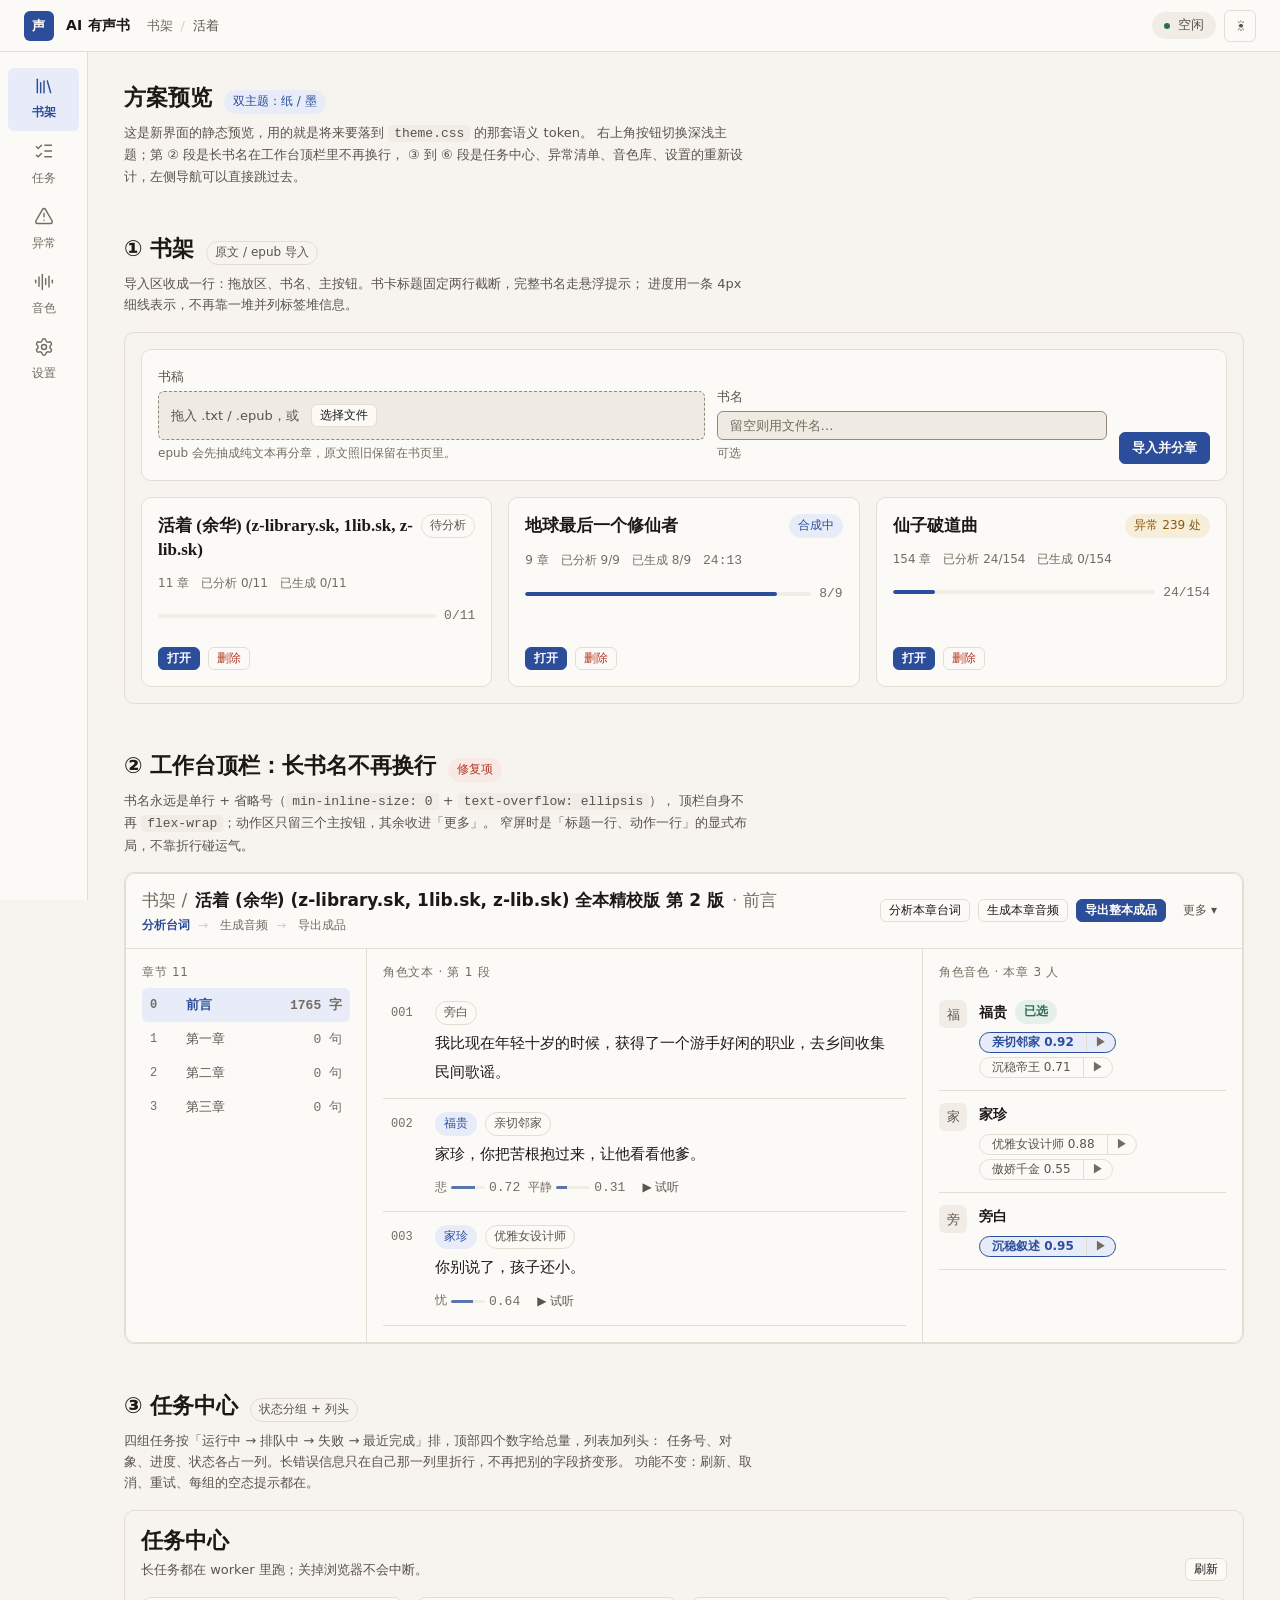
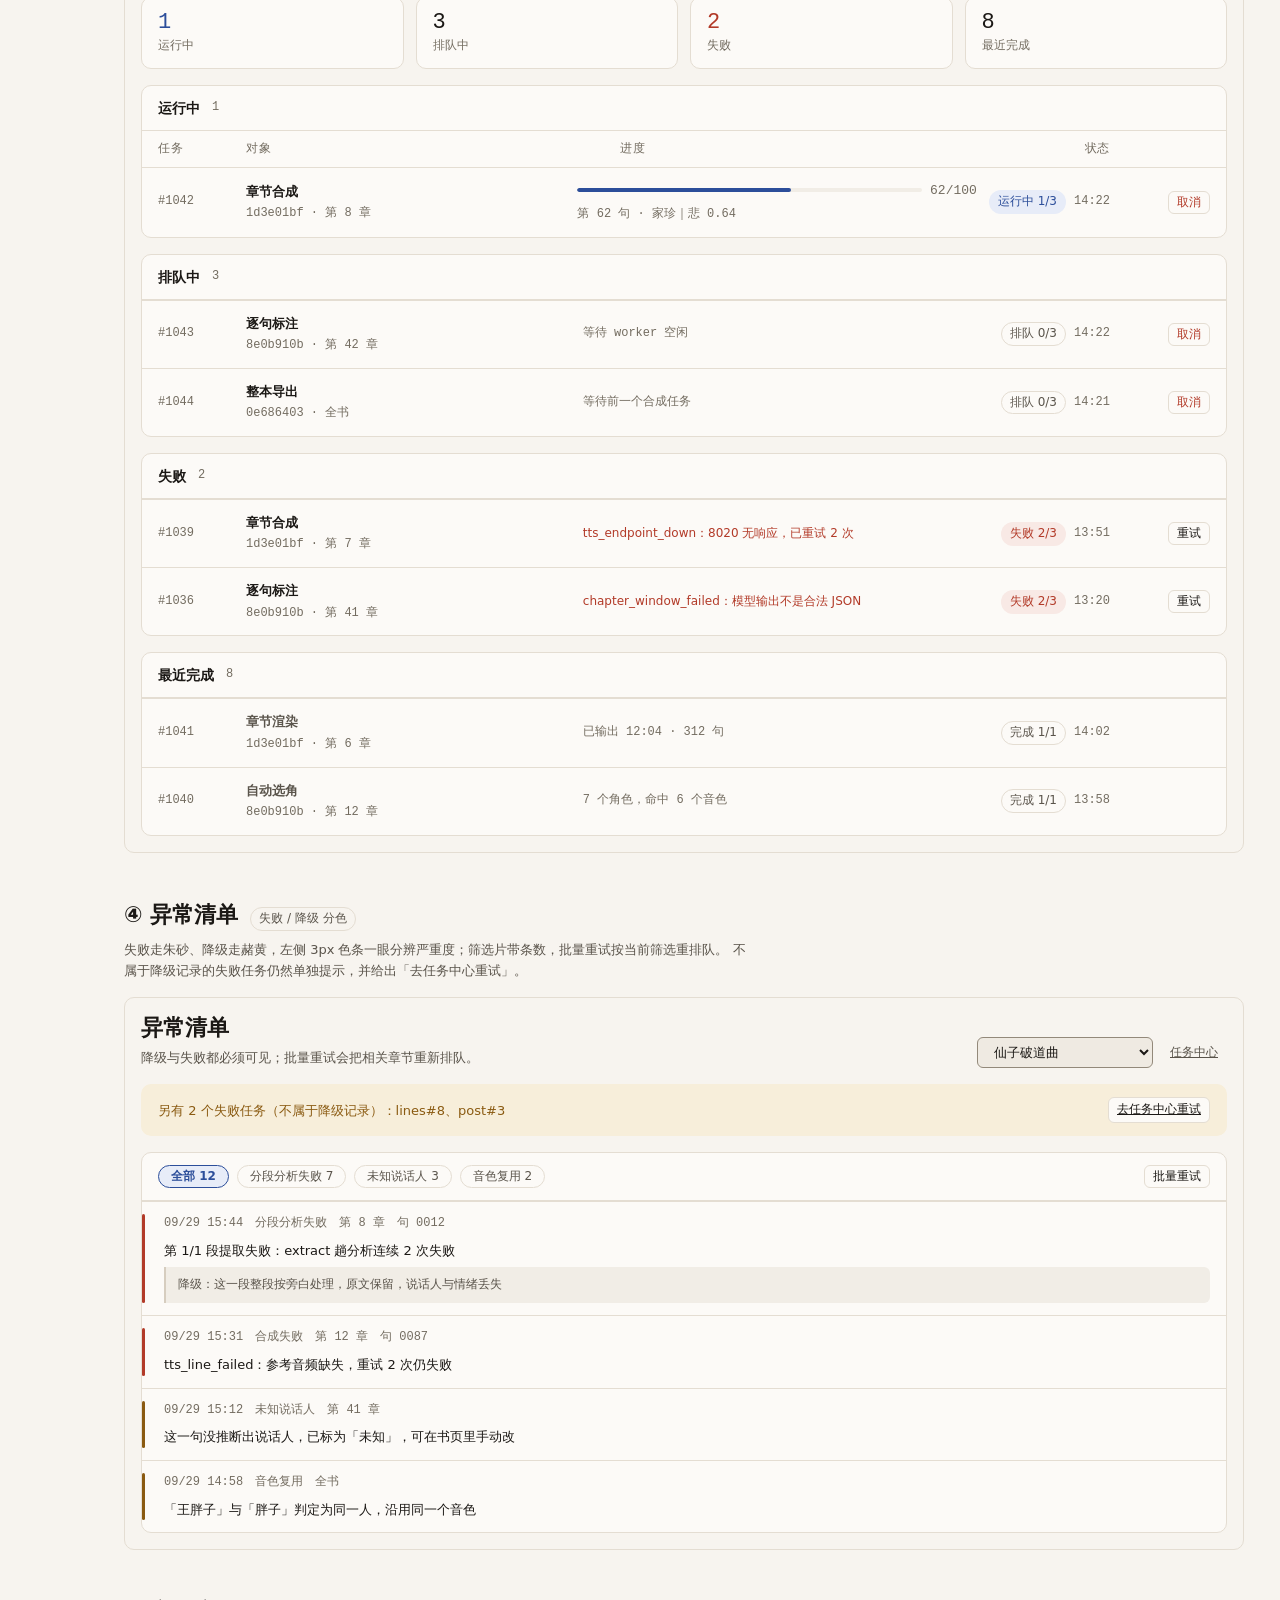
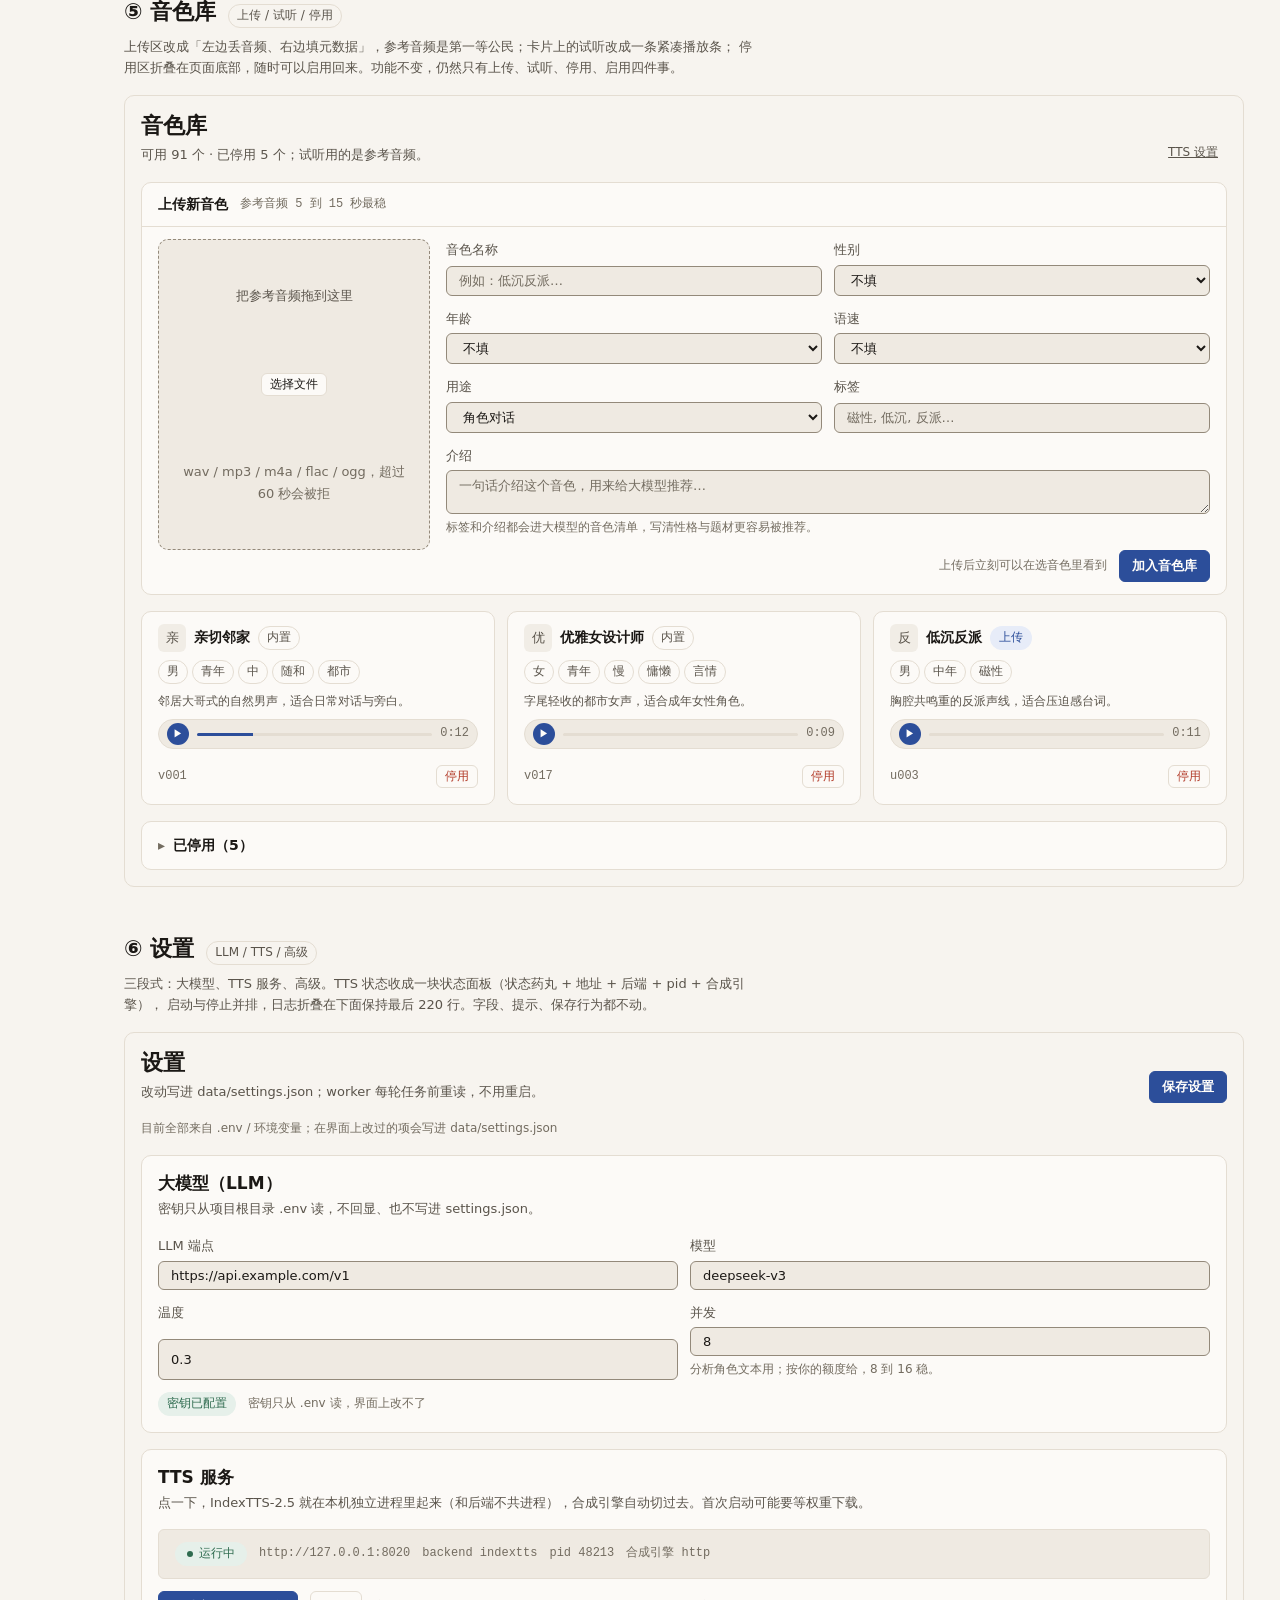
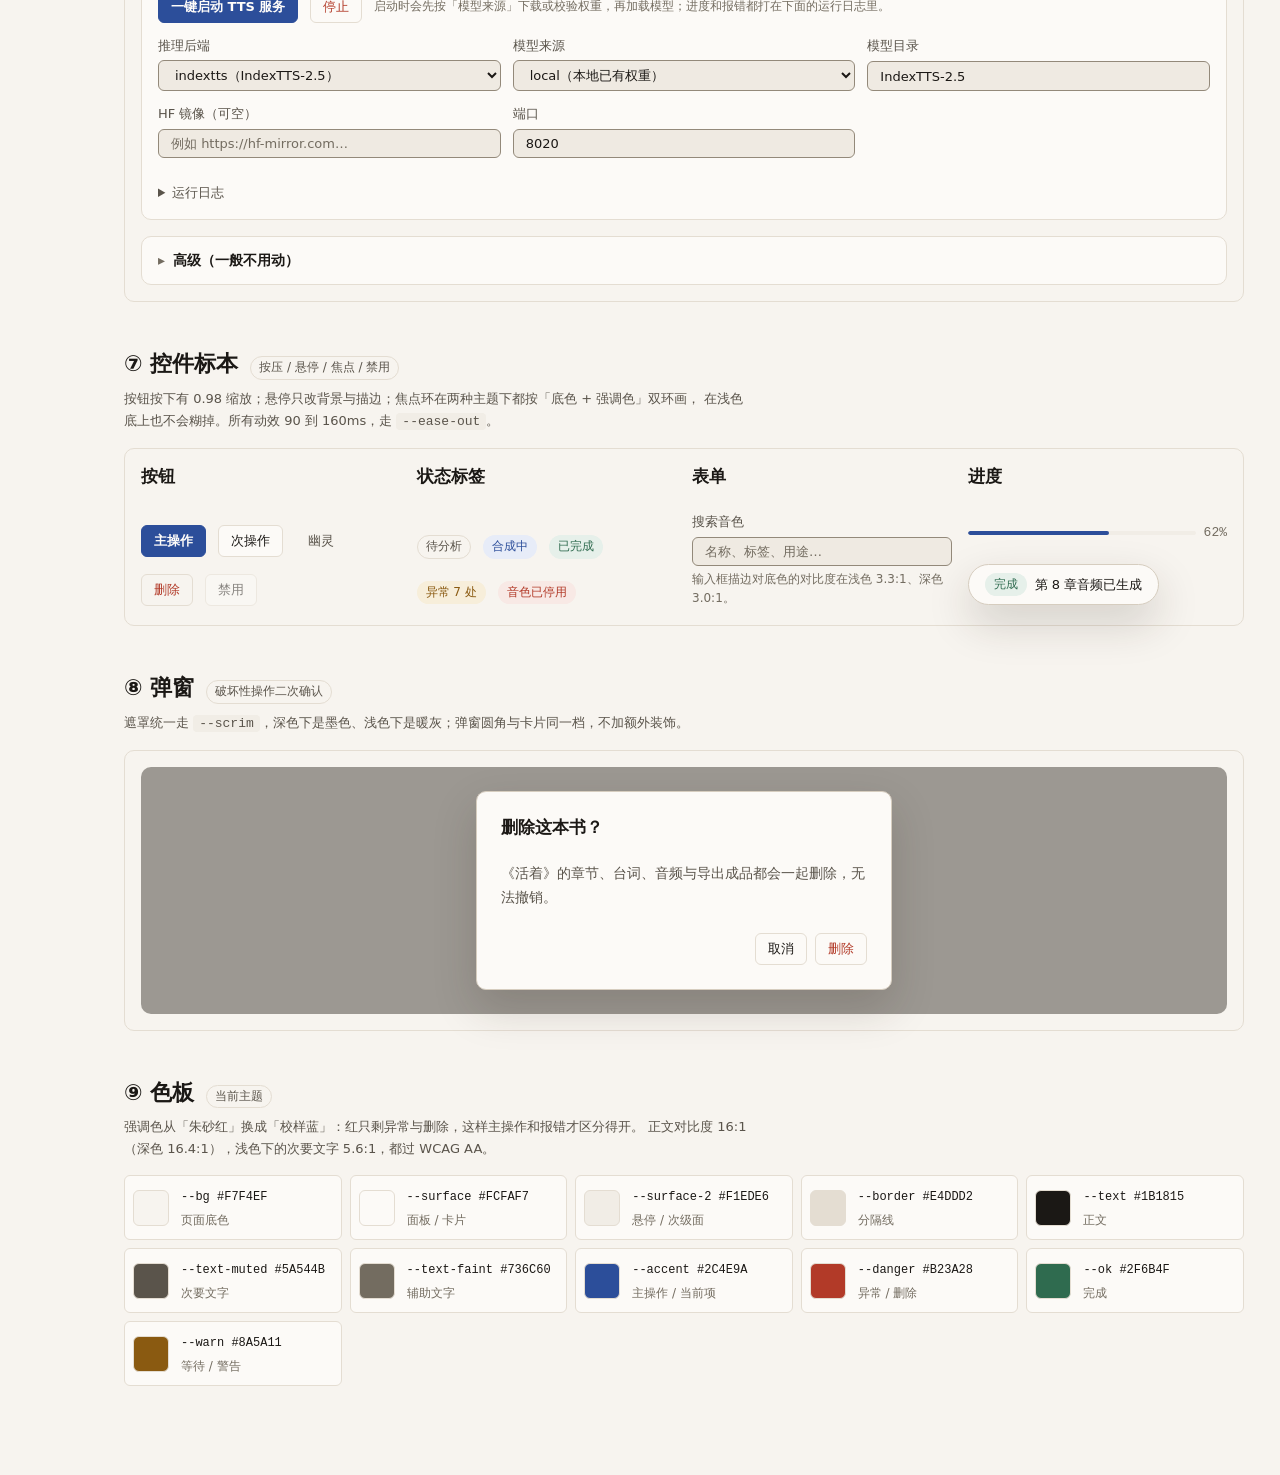
==== commit cd48753d: "feat(ui): 接入 Lucide 图标集（离线内联） 导航、顶栏四步、更多菜单、台词工具条、音色播放条、任务/异常/设置页按钮 全部换成图标 + 文字；图标取自 Lucide（ISC），28 个" ====
--- a/docs/design-preview.html
+++ b/docs/design-preview.html
@@ -662,11 +662,11 @@
   </header>
 
   <nav class="rail" aria-label="主导航">
-    <a href="#shelf" aria-current="page"><span class="rail__mark">书</span><span>书架</span></a>
-    <a href="#jobs"><span class="rail__mark">刻</span><span>任务</span></a>
-    <a href="#issues"><span class="rail__mark">校</span><span>异常</span></a>
-    <a href="#voices"><span class="rail__mark">声</span><span>音色</span></a>
-    <a href="#settings"><span class="rail__mark">规</span><span>设置</span></a>
+    <a href="#shelf" aria-current="page"><span class="rail__mark"><svg class="icon" viewBox="0 0 24 24" width="20" height="20" fill="none" stroke="currentColor" stroke-width="1.75" stroke-linecap="round" stroke-linejoin="round"><path d="m16 6 4 14" /><path d="M12 6v14" /><path d="M8 8v12" /><path d="M4 4v16" /></svg></span><span>书架</span></a>
+    <a href="#jobs"><span class="rail__mark"><svg class="icon" viewBox="0 0 24 24" width="20" height="20" fill="none" stroke="currentColor" stroke-width="1.75" stroke-linecap="round" stroke-linejoin="round"><path d="M13 5h8" /><path d="M13 12h8" /><path d="M13 19h8" /><path d="m3 17 2 2 4-4" /><path d="m3 7 2 2 4-4" /></svg></span><span>任务</span></a>
+    <a href="#issues"><span class="rail__mark"><svg class="icon" viewBox="0 0 24 24" width="20" height="20" fill="none" stroke="currentColor" stroke-width="1.75" stroke-linecap="round" stroke-linejoin="round"><path d="m21.73 18-8-14a2 2 0 0 0-3.48 0l-8 14A2 2 0 0 0 4 21h16a2 2 0 0 0 1.73-3" /><path d="M12 9v4" /><path d="M12 17h.01" /></svg></span><span>异常</span></a>
+    <a href="#voices"><span class="rail__mark"><svg class="icon" viewBox="0 0 24 24" width="20" height="20" fill="none" stroke="currentColor" stroke-width="1.75" stroke-linecap="round" stroke-linejoin="round"><path d="M2 10v3" /><path d="M6 6v11" /><path d="M10 3v18" /><path d="M14 8v7" /><path d="M18 5v13" /><path d="M22 10v3" /></svg></span><span>音色</span></a>
+    <a href="#settings"><span class="rail__mark"><svg class="icon" viewBox="0 0 24 24" width="20" height="20" fill="none" stroke="currentColor" stroke-width="1.75" stroke-linecap="round" stroke-linejoin="round"><path d="M9.671 4.136a2.34 2.34 0 0 1 4.659 0 2.34 2.34 0 0 0 3.319 1.915 2.34 2.34 0 0 1 2.33 4.033 2.34 2.34 0 0 0 0 3.831 2.34 2.34 0 0 1-2.33 4.033 2.34 2.34 0 0 0-3.319 1.915 2.34 2.34 0 0 1-4.659 0 2.34 2.34 0 0 0-3.32-1.915 2.34 2.34 0 0 1-2.33-4.033 2.34 2.34 0 0 0 0-3.831A2.34 2.34 0 0 1 6.35 6.051a2.34 2.34 0 0 0 3.319-1.915" /><circle cx="12" cy="12" r="3" /></svg></span><span>设置</span></a>
   </nav>
 
   <main>
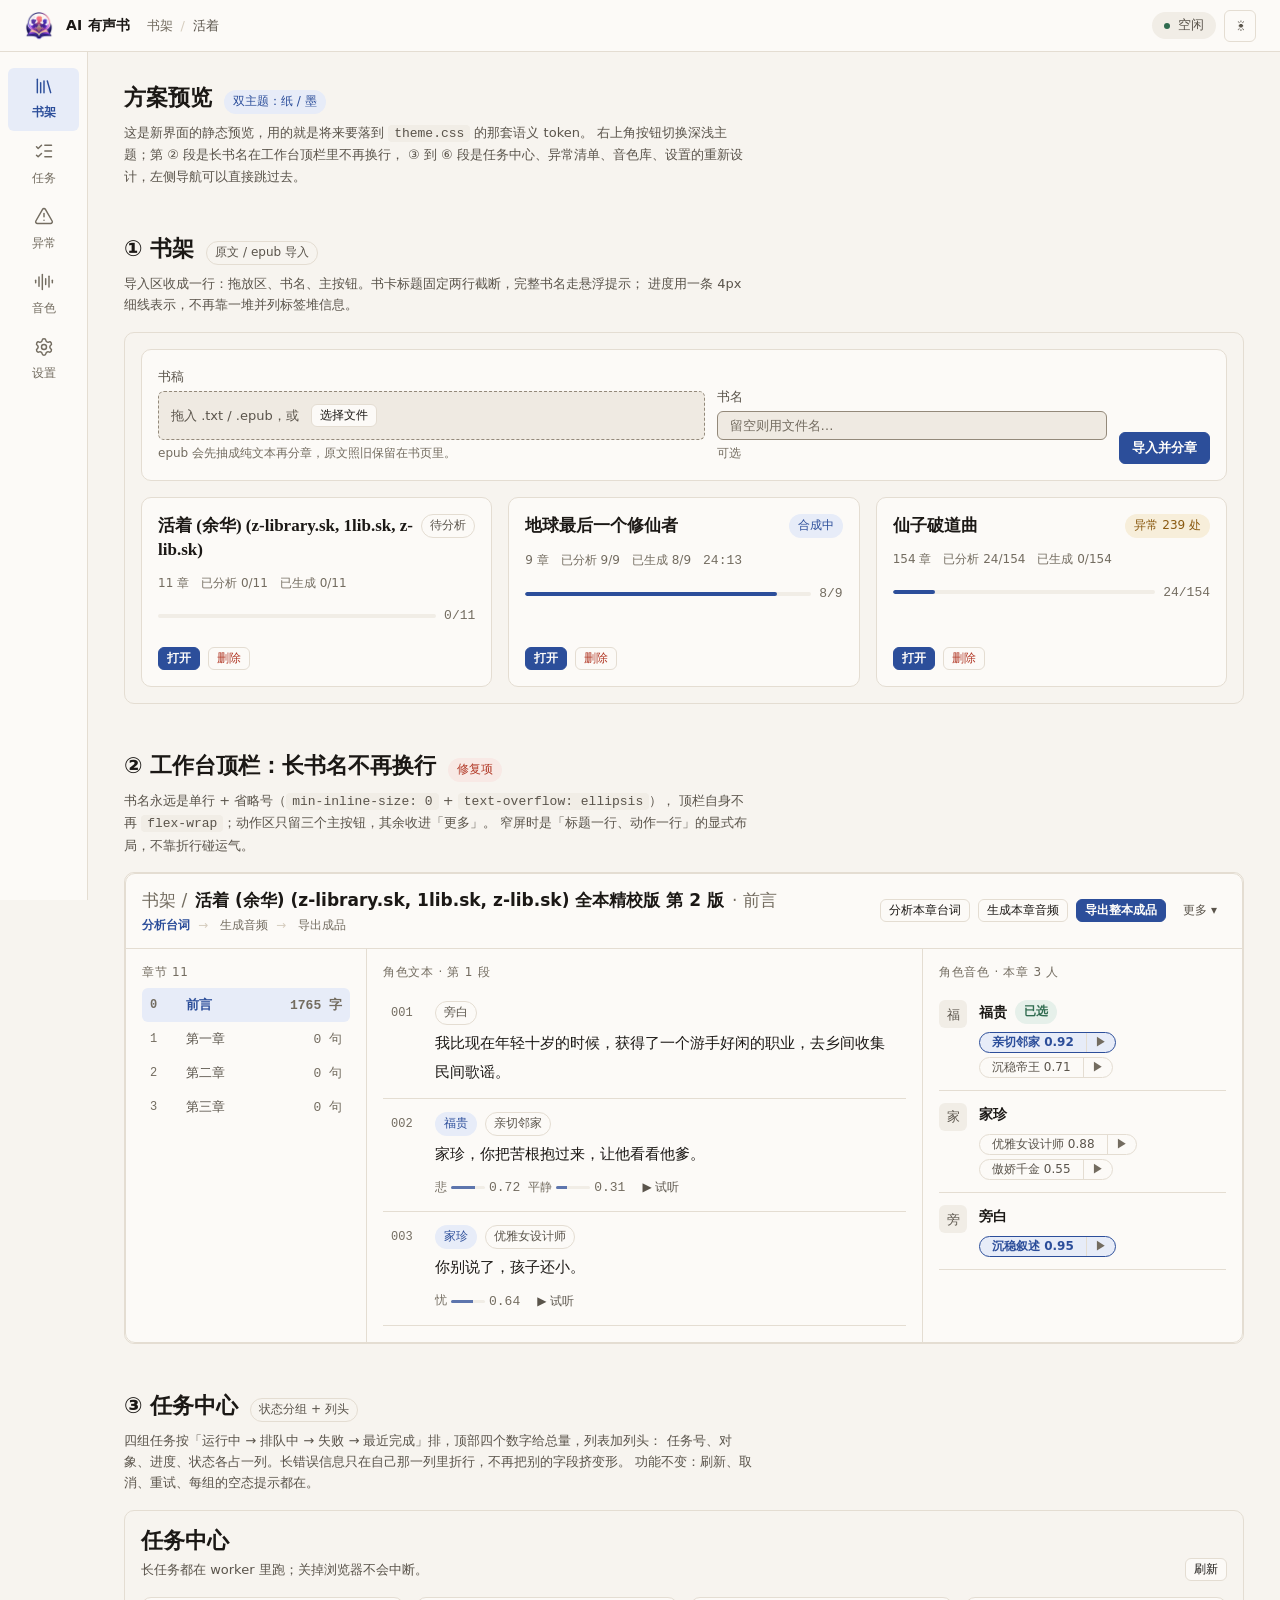
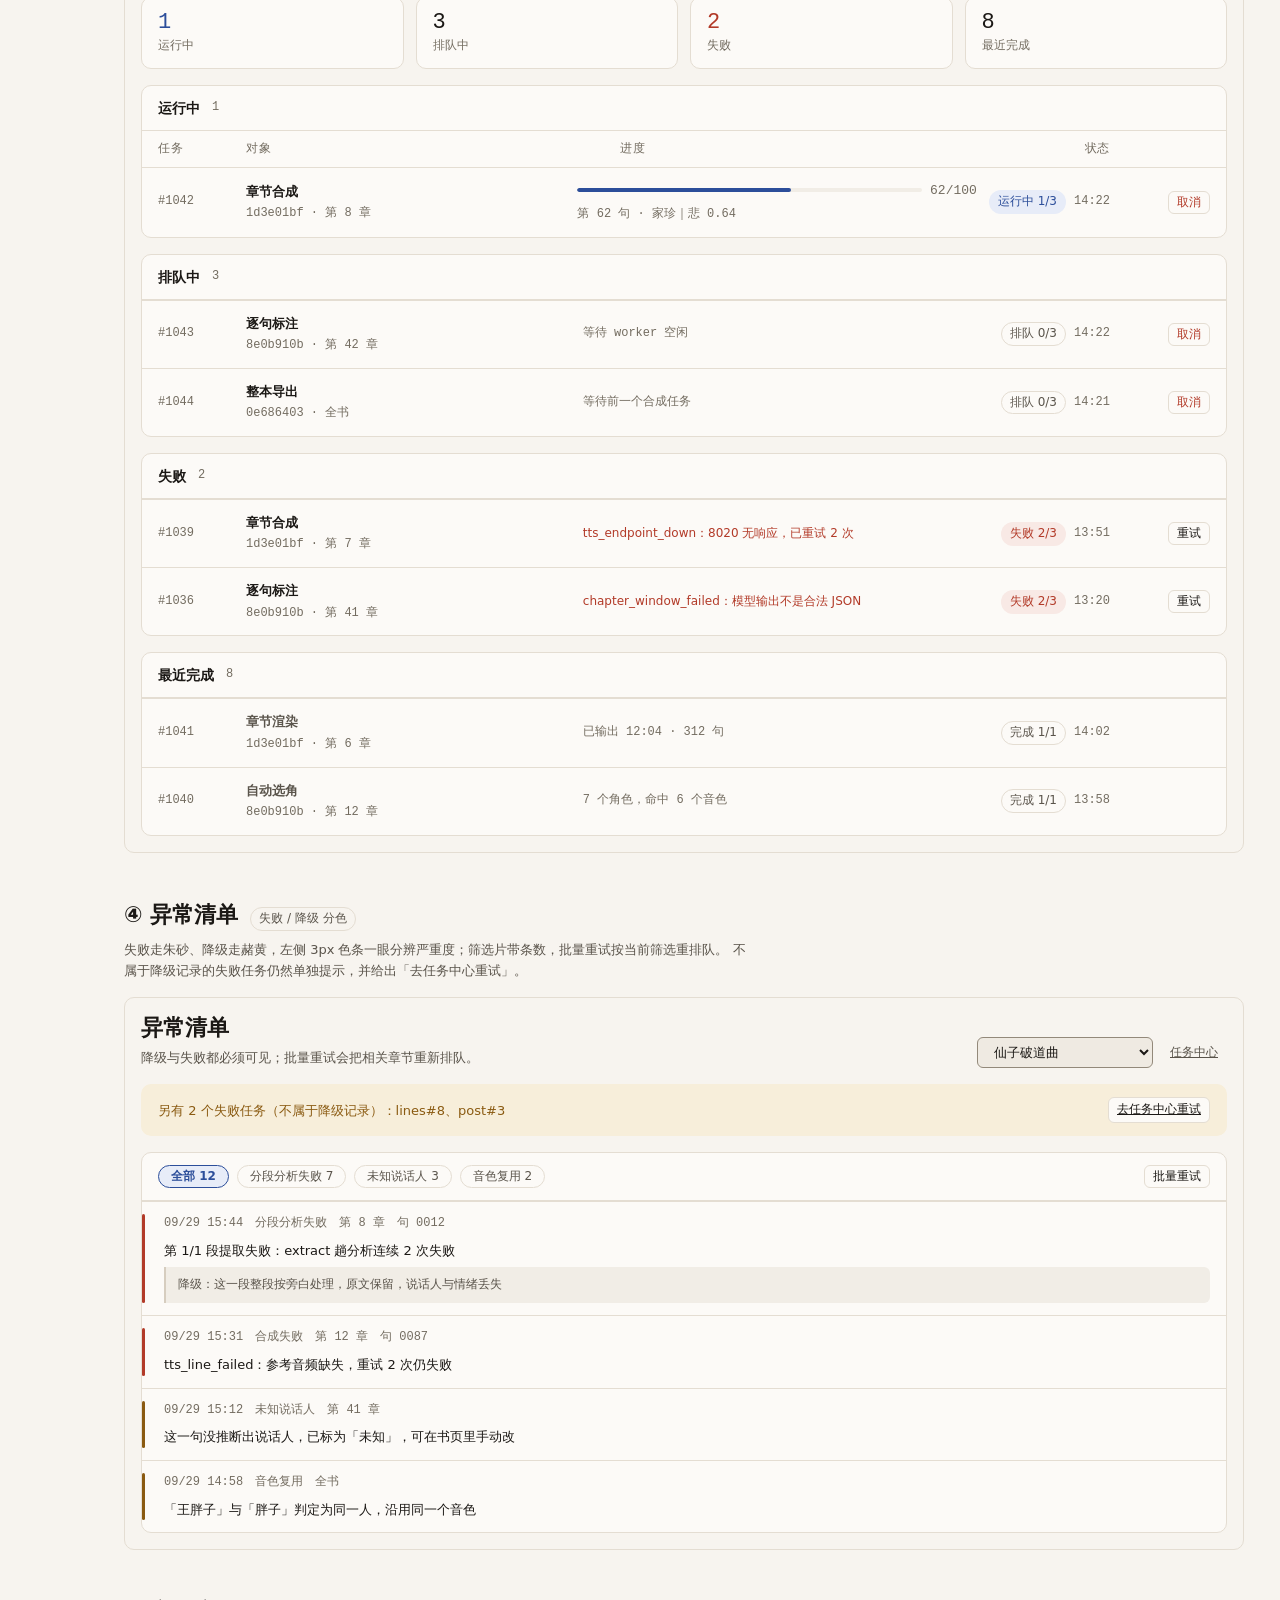
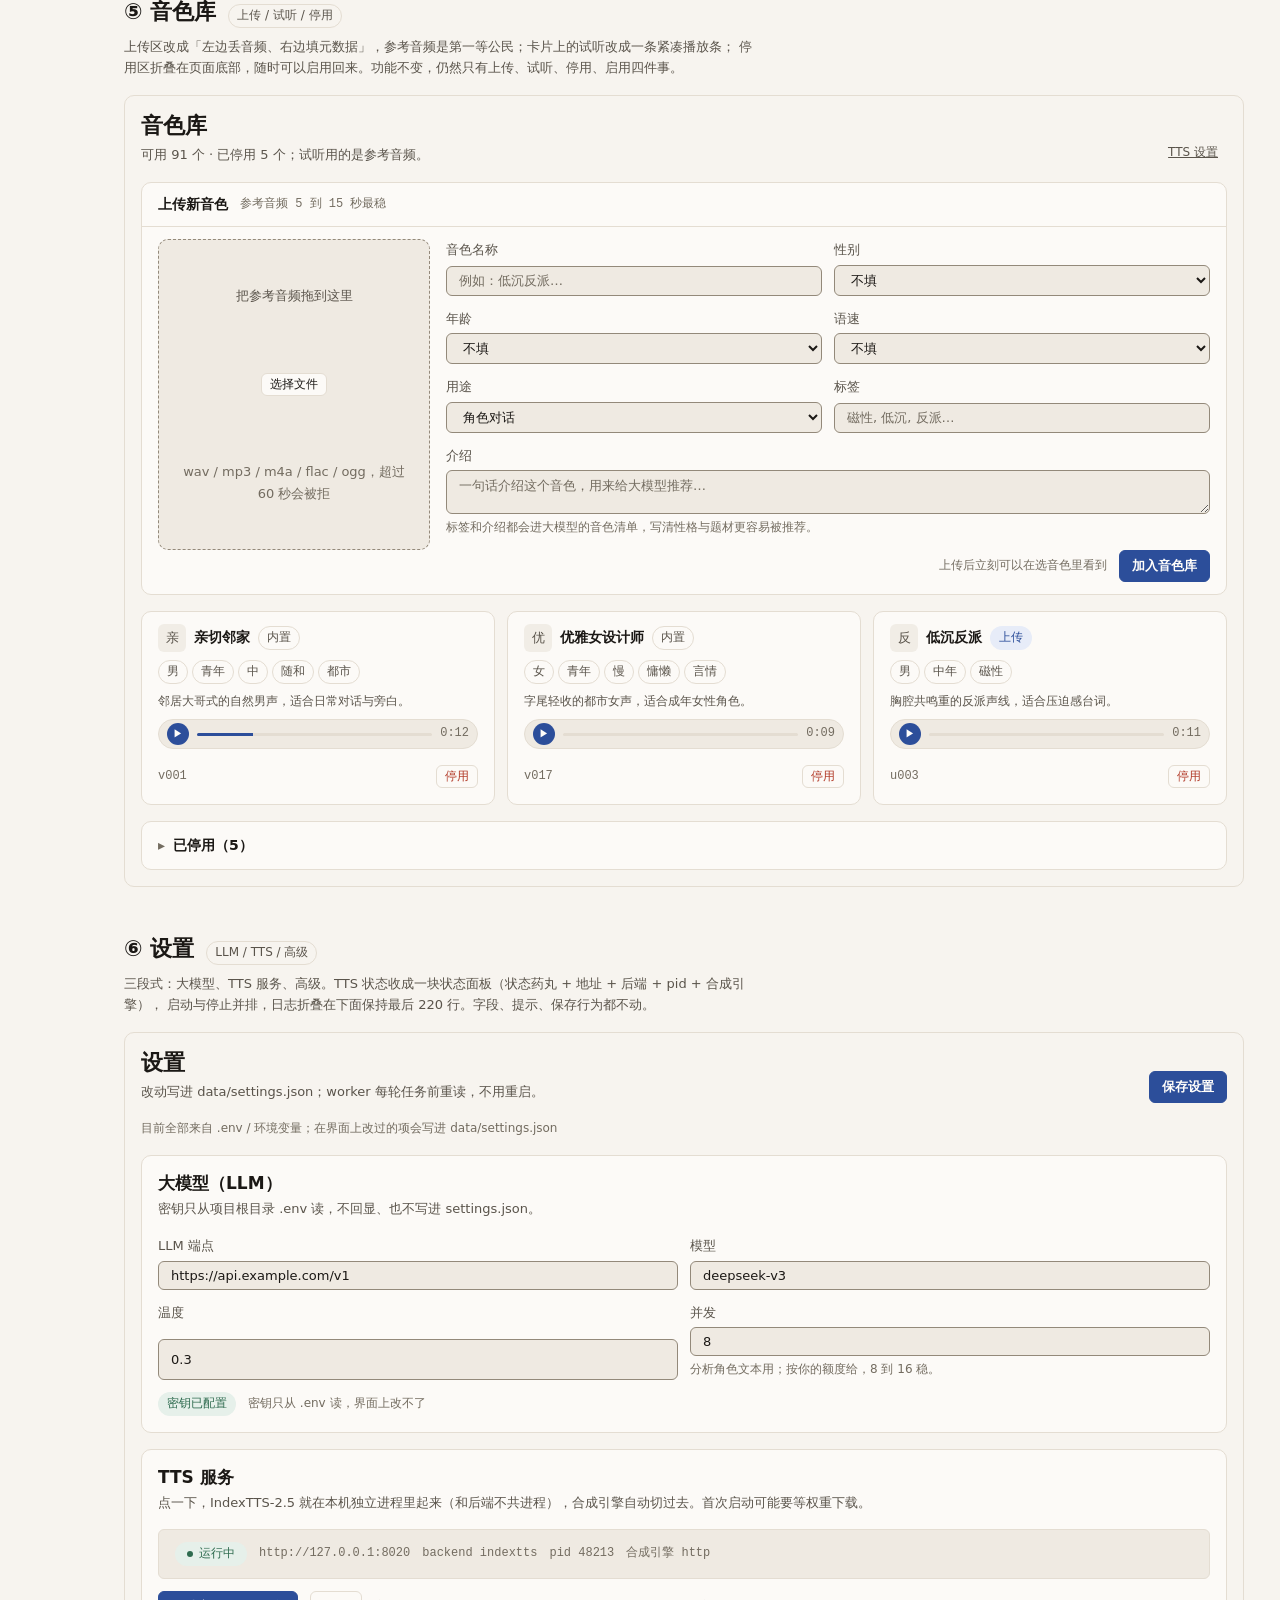
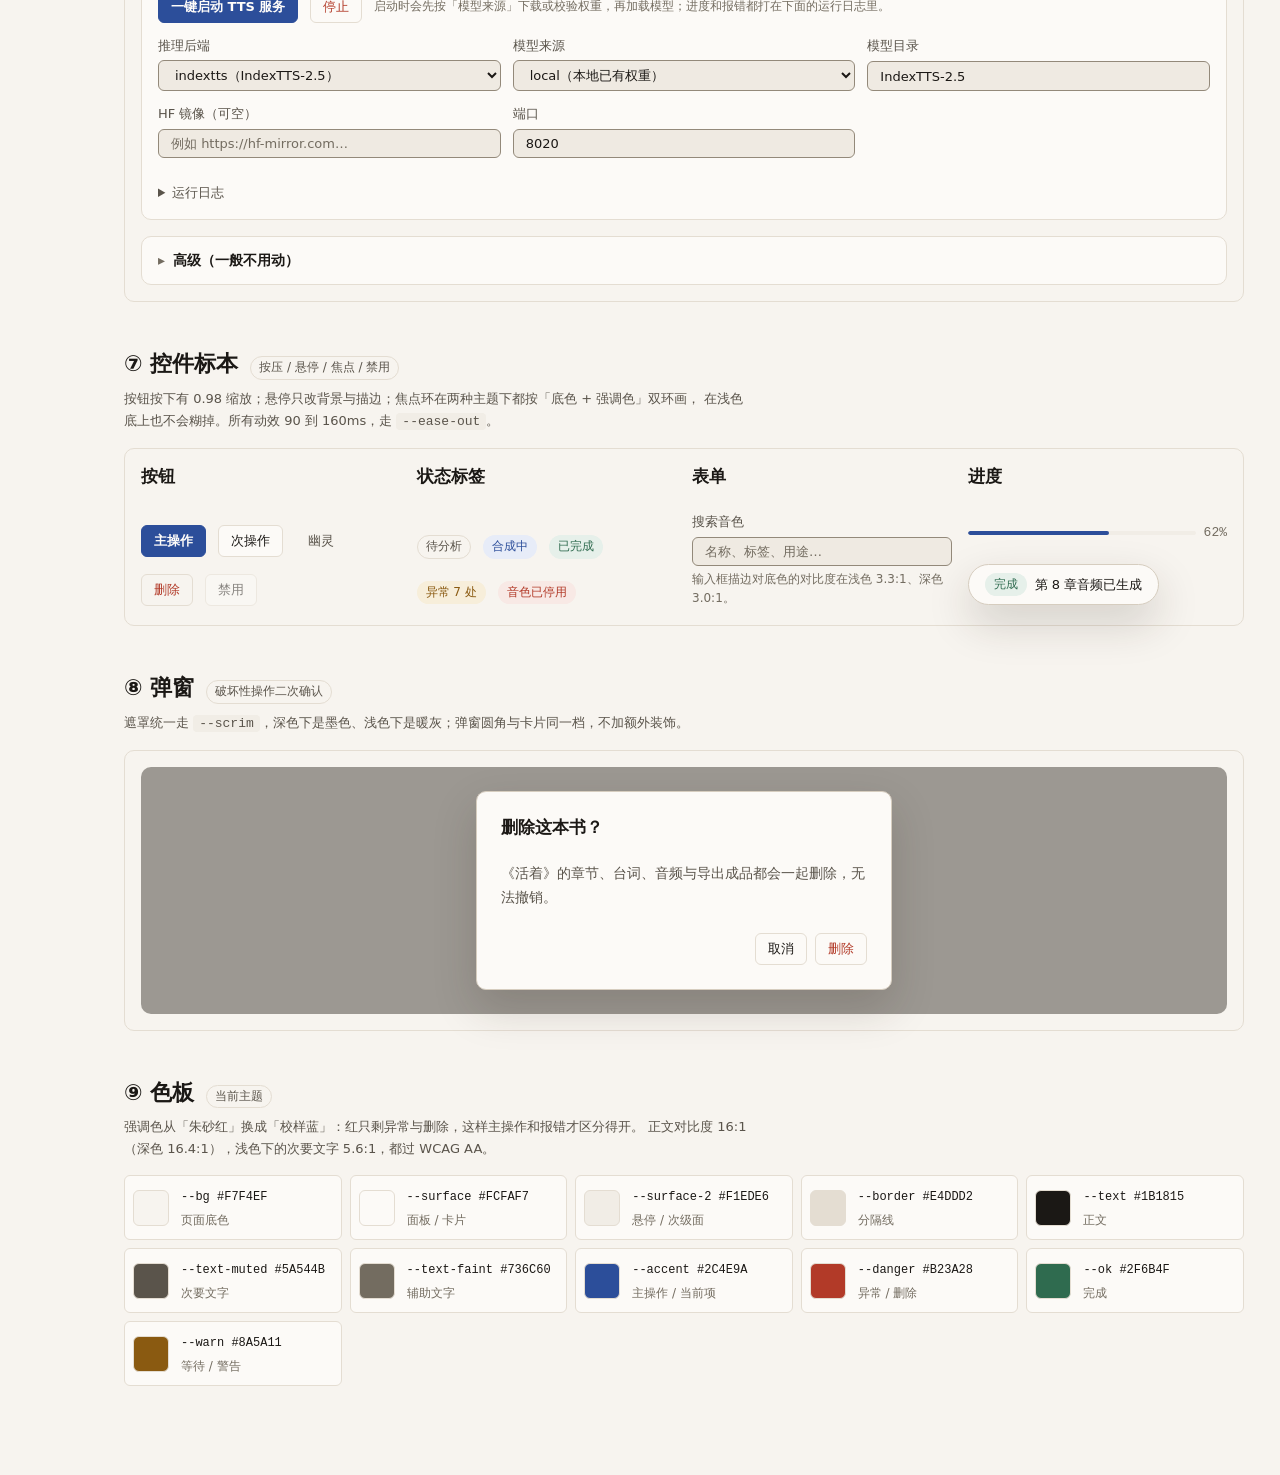
==== commit d02edd36: "feat(ui): 接入用户提供的 logo（顶栏标记 + favicon） - 顶栏品牌标换成 logo-mark.png，深色主题下垫浅色底片保证描边可见 - favicon 换成 64px fa" ====
--- a/docs/design-preview.html
+++ b/docs/design-preview.html
@@ -50,6 +50,7 @@
       --warn-soft: #f7eeda;
 
       --scrim: rgba(30, 24, 18, 0.42);
+      --brand-chip: transparent;
       --shadow-1: 0 1px 2px rgba(43, 33, 22, 0.07), 0 6px 16px rgba(43, 33, 22, 0.05);
       --shadow-2: 0 18px 44px rgba(43, 33, 22, 0.18);
 
@@ -109,6 +110,7 @@
       --warn-soft: #262013;
 
       --scrim: rgba(6, 5, 4, 0.6);
+      --brand-chip: #fbfbfb;
       --shadow-1: 0 1px 0 rgba(0, 0, 0, 0.45);
       --shadow-2: 0 20px 48px rgba(0, 0, 0, 0.55);
     }
@@ -154,16 +156,11 @@
     }
     .brand { display: flex; align-items: center; gap: var(--space-3); min-inline-size: 0; }
     .brand__mark {
-      display: grid;
-      place-items: center;
       inline-size: 30px;
       block-size: 30px;
       border-radius: var(--radius-sm);
-      background: var(--accent);
-      color: var(--on-accent);
-      font-size: var(--text-sm);
-      font-weight: 600;
-      letter-spacing: 0.02em;
+      background: var(--brand-chip, transparent);
+      object-fit: contain;
       flex: none;
     }
     .brand__name { font-weight: 600; letter-spacing: 0.02em; white-space: nowrap; }
@@ -647,7 +644,7 @@
 <body>
   <header class="masthead">
     <div class="brand">
-      <span class="brand__mark" aria-hidden="true">声</span>
+      <img class="brand__mark" src="../src/audiobook/web/logo-mark.png" alt="" width="30" height="30">
       <span class="brand__name">AI 有声书</span>
     </div>
     <nav class="crumb" aria-label="面包屑">
